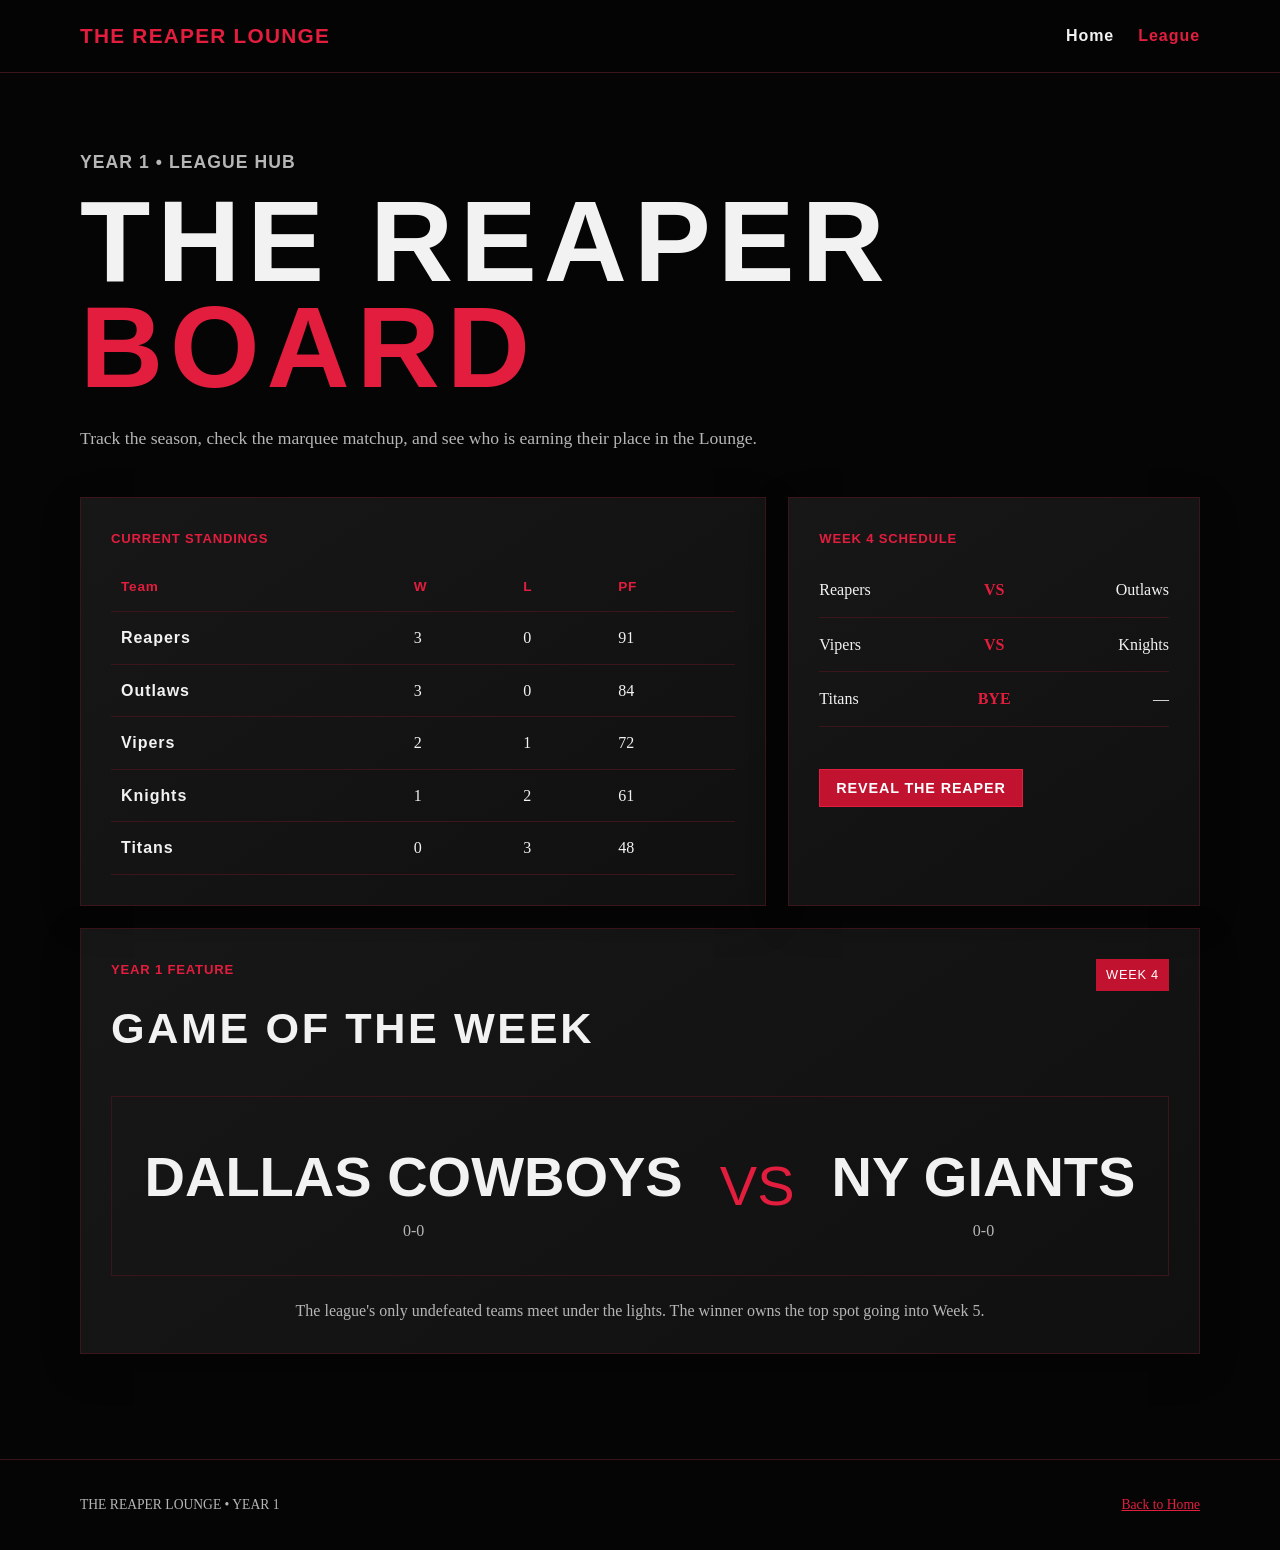
==== league.html @ 2ec8118e "Update league.html" ====
<!doctype html>
<html lang="en">
<head>
  <meta charset="utf-8">
  <meta name="viewport" content="width=device-width, initial-scale=1">
  <meta name="description" content="The Reaper Lounge Year 1 league hub.">
  <title>The Reaper Lounge | League Hub</title>
  <link rel="stylesheet" href="styles.css">
</head>

<body>

  <header class="site-header">
    <div class="container nav-wrap">

      <a class="brand" href="index.html">
        THE REAPER LOUNGE
      </a>

      <nav aria-label="Main navigation">
        <a href="index.html">Home</a>
        <a href="league.html" aria-current="page">League</a>
      </nav>

    </div>
  </header>

  <main class="container league-main">

    <section class="page-heading">

      <p class="eyebrow">
        YEAR 1 • LEAGUE HUB
      </p>

      <h1>
        THE REAPER <span>BOARD</span>
      </h1>

      <p>
        Track the season, check the marquee matchup,
        and see who is earning their place in the Lounge.
      </p>

    </section>

    <section class="board-grid">

      <article class="card">

        <div class="card-label">
          CURRENT STANDINGS
        </div>

        <div class="table-wrap">

          <table>

            <caption class="sr-only">
              Year 1 Madden League standings
            </caption>

            <thead>
              <tr>
                <th scope="col">Team</th>
                <th scope="col">W</th>
                <th scope="col">L</th>
                <th scope="col">PF</th>
              </tr>
            </thead>

            <tbody>

              <tr>
                <th scope="row">Reapers</th>
                <td>3</td>
                <td>0</td>
                <td>91</td>
              </tr>

              <tr>
                <th scope="row">Outlaws</th>
                <td>3</td>
                <td>0</td>
                <td>84</td>
              </tr>

              <tr>
                <th scope="row">Vipers</th>
                <td>2</td>
                <td>1</td>
                <td>72</td>
              </tr>

              <tr>
                <th scope="row">Knights</th>
                <td>1</td>
                <td>2</td>
                <td>61</td>
              </tr>

              <tr>
                <th scope="row">Titans</th>
                <td>0</td>
                <td>3</td>
                <td>48</td>
              </tr>

            </tbody>

          </table>

        </div>

      </article>

      <article class="card">

        <div class="card-label">
          WEEK 4 SCHEDULE
        </div>

        <ul class="schedule">

          <li>
            <span>Reapers</span>
            <b>VS</b>
            <span>Outlaws</span>
          </li>

          <li>
            <span>Vipers</span>
            <b>VS</b>
            <span>Knights</span>
          </li>

          <li>
            <span>Titans</span>
            <b>BYE</b>
            <span>—</span>
          </li>

        </ul>

        <button
          class="button button-small"
          id="revealButton"
          type="button"
          aria-expanded="false"
          aria-controls="leagueMessage"
        >
          REVEAL THE REAPER
        </button>

        <p
          id="leagueMessage"
          class="interactive-message"
          hidden
        >
          The Reaper is watching. Lock in your game plan
          and protect the ball.
        </p>

      </article>

    </section>

    <section class="card weekly">

      <div class="weekly-head">

        <div>

          <div class="card-label">
            YEAR 1 FEATURE
          </div>

          <h2>
            GAME OF THE WEEK
          </h2>

        </div>

        <span class="badge">
          WEEK 4
        </span>

      </div>

      <div class="big-matchup">

        <div>
          <strong>DALLAS COWBOYS</strong>
          <small>0-0</small>
        </div>

        <span>VS</span>

        <div>
          <strong>NY GIANTS</strong>
          <small>0-0</small>
        </div>

      </div>

      <p class="center-copy">
        The league's only undefeated teams meet under the lights.
        The winner owns the top spot going into Week 5.
      </p>

    </section>

  </main>

  <footer class="site-footer">

    <div class="container footer-wrap">

      <span>
        THE REAPER LOUNGE • YEAR 1
      </span>

      <a href="index.html">
        Back to Home
      </a>

    </div>

  </footer>

  <script src="script.js"></script>

</body>
</html>
---- styles.css ----
:root {
  --black: #050505;
  --panel: #101010;
  --panel-2: #171717;
  --crimson: #c1122f;
  --crimson-bright: #e21d3d;
  --text: #f2f2f2;
  --muted: #b6b6b6;
  --line: #3a151b;
  --max: 1120px;
}

* {
  box-sizing: border-box;
}

html {
  scroll-behavior: smooth;
}

body {
  margin: 0;
  background: var(--black);
  color: var(--text);
  font-family: Georgia, serif;
  line-height: 1.6;
}

h1,
h2,
nav,
.brand,
.button,
.card-label,
.eyebrow,
th,
.badge {
  font-family: Impact, "Arial Narrow", sans-serif;
  letter-spacing: .06em;
}

a {
  color: var(--text);
}

.container {
  width: min(92%, var(--max));
  margin-inline: auto;
}

/* HEADER */

.site-header {
  border-bottom: 1px solid var(--line);
  background: rgba(5, 5, 5, .96);
  position: sticky;
  top: 0;
  z-index: 10;
}

.nav-wrap {
  min-height: 72px;
  display: flex;
  align-items: center;
  justify-content: space-between;
  gap: 24px;
}

.brand {
  color: var(--crimson-bright);
  text-decoration: none;
  font-size: 1.3rem;
  font-weight: 700;
}

nav {
  display: flex;
  gap: 24px;
}

nav a {
  text-decoration: none;
  font-weight: 600;
}

nav a:hover,
nav a[aria-current="page"] {
  color: var(--crimson-bright);
}

/* HERO */

.hero {
  min-height: 620px;
  display: grid;
  align-items: center;

  background:
    radial-gradient(
      circle at 75% 35%,
      rgba(193, 18, 47, .22),
      transparent 30%
    ),
    linear-gradient(
      135deg,
      #050505 0%,
      #0b0b0b 55%,
      #16070a 100%
    );

  border-bottom: 1px solid var(--line);
}

.hero-content {
  padding: 80px 0;
}

.eyebrow {
  color: var(--crimson-bright);
  font-size: .9rem;
  font-weight: 700;
  margin: 0 0 12px;
}

.hero h1,
.page-heading h1 {
  font-size: clamp(3.2rem, 9vw, 7.5rem);
  line-height: .92;
  margin: 0 0 24px;
}

.hero h1 span,
.page-heading h1 span {
  color: var(--crimson-bright);
}

.hero-copy,
.page-heading p {
  max-width: 680px;
  color: var(--muted);
  font-size: 1.1rem;
}

/* BUTTON */

.button {
  display: inline-block;
  margin-top: 20px;
  padding: 13px 22px;
  background: var(--crimson);
  color: white;
  border: 1px solid var(--crimson-bright);
  text-decoration: none;
  font-weight: 700;
  cursor: pointer;
}

.button:hover,
.button:focus {
  background: var(--crimson-bright);
}

.button-small {
  font-size: .9rem;
  padding: 10px 16px;
}

/* CARDS */

.feature-grid {
  display: grid;
  grid-template-columns: repeat(2, 1fr);
  gap: 22px;
  padding-block: 70px;
}

.card {
  background: linear-gradient(
    145deg,
    var(--panel-2),
    var(--panel)
  );

  border: 1px solid var(--line);
  padding: 30px;

  box-shadow:
    0 12px 35px rgba(0, 0, 0, .25);
}

.card-label {
  color: var(--crimson-bright);
  font-size: .82rem;
  font-weight: 700;
  margin-bottom: 14px;
}

.card h2 {
  font-size: clamp(1.7rem, 4vw, 2.7rem);
  margin: 0 0 8px;
}

.matchup {
  color: var(--crimson-bright);
  font-weight: 700;
}

.scoreline,
.big-matchup {
  margin-top: 25px;
  padding: 18px;
  border: 1px solid var(--line);

  display: flex;
  justify-content: space-around;
  align-items: center;
  gap: 12px;

  font-family: Impact, sans-serif;
}

.scoreline span,
.big-matchup > span {
  color: var(--crimson-bright);
}

.player-mark {
  display: inline-grid;
  place-items: center;

  width: 68px;
  height: 68px;

  border: 2px solid var(--crimson);
  color: var(--crimson-bright);

  font: 700 .85rem Impact, sans-serif;

  margin-bottom: 16px;
}

/* CODE */

.manifesto {
  padding: 20px 0 80px;

  display: grid;
  grid-template-columns: 1fr 1fr;

  gap: 50px;
}

.manifesto h2 {
  font-size: clamp(2rem, 5vw, 4rem);
  margin: 0;
}

.manifesto ul {
  margin: 0;
  padding-left: 22px;
  color: var(--muted);
}

.manifesto li {
  margin-bottom: 12px;
}

/* LEAGUE */

.league-main {
  padding-block: 75px;
}

.page-heading {
  margin-bottom: 45px;
}

.board-grid {
  display: grid;
  grid-template-columns: 1.25fr .75fr;
  gap: 22px;
}

/* TABLE */

.table-wrap {
  overflow-x: auto;
}

table {
  width: 100%;
  border-collapse: collapse;
}

th,
td {
  padding: 13px 10px;
  border-bottom: 1px solid var(--line);
  text-align: left;
}

thead th {
  color: var(--crimson-bright);
  font-size: .85rem;
}

/* SCHEDULE */

.schedule {
  list-style: none;
  padding: 0;
  margin: 0 0 22px;
}

.schedule li {
  display: grid;
  grid-template-columns: 1fr auto 1fr;
  gap: 12px;
  padding: 14px 0;
  border-bottom: 1px solid var(--line);
}

.schedule li span:last-child {
  text-align: right;
}

.schedule b {
  color: var(--crimson-bright);
}

.interactive-message {
  color: var(--crimson-bright);
  font-weight: 700;
}

/* GAME OF WEEK */

.weekly {
  margin-top: 22px;
}

.weekly-head {
  display: flex;
  justify-content: space-between;
  gap: 20px;
  align-items: start;
}

.badge {
  color: white;
  background: var(--crimson);
  padding: 6px 10px;
  font-size: .8rem;
}

.big-matchup {
  font-size: clamp(1.8rem, 5vw, 3.5rem);
  padding: 35px 20px;
}

.big-matchup div {
  text-align: center;
}

.big-matchup small {
  display: block;
  color: var(--muted);
  font: 400 1rem Georgia, serif;
}

.center-copy {
  text-align: center;
  color: var(--muted);
  max-width: 700px;
  margin: 22px auto 0;
}

/* FOOTER */

.site-footer {
  border-top: 1px solid var(--line);
  margin-top: 30px;
}

.footer-wrap {
  min-height: 90px;

  display: flex;
  justify-content: space-between;
  align-items: center;

  gap: 20px;

  color: var(--muted);
  font-size: .85rem;
}

.footer-wrap a {
  color: var(--crimson-bright);
}

/* ACCESSIBILITY */

.sr-only {
  position: absolute;
  width: 1px;
  height: 1px;
  padding: 0;
  margin: -1px;

  overflow: hidden;
  clip: rect(0, 0, 0, 0);

  white-space: nowrap;
  border: 0;
}

/* MOBILE */

@media (max-width: 720px) {

  .nav-wrap {
    min-height: 64px;
  }

  nav {
    gap: 14px;
  }

  nav a {
    font-size: .9rem;
  }

  .hero {
    min-height: 560px;
  }

  .feature-grid,
  .board-grid,
  .manifesto {
    grid-template-columns: 1fr;
  }

  .feature-grid {
    padding-block: 45px;
  }

  .card {
    padding: 22px;
  }

  .league-main {
    padding-block: 50px;
  }

  .footer-wrap {
    padding-block: 20px;
    flex-direction: column;
    align-items: flex-start;
  }

  .big-matchup {
    flex-direction: column;
  }
}
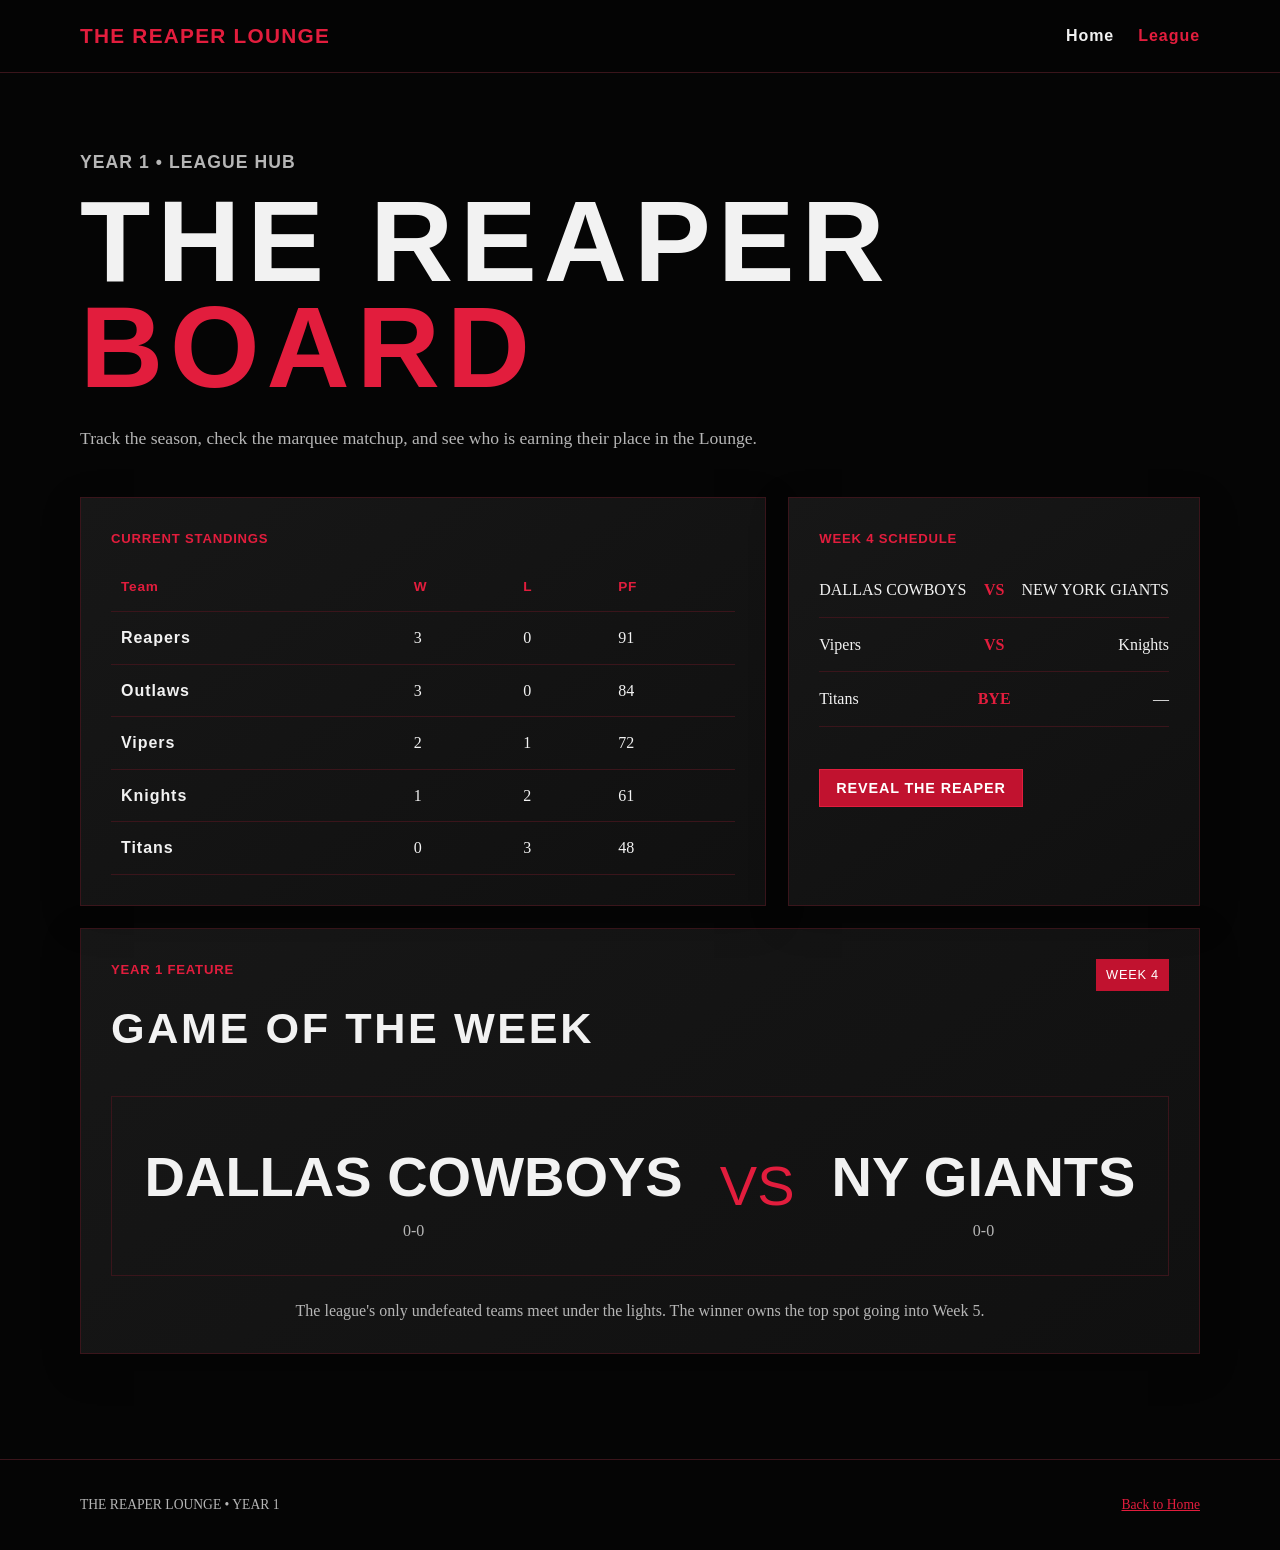
==== commit f3deec9b: "Update league.html" ====
--- a/league.html
+++ b/league.html
@@ -123,9 +123,9 @@
         <ul class="schedule">
 
           <li>
-            <span>Reapers</span>
+            <span>DALLAS COWBOYS</span>
             <b>VS</b>
-            <span>Outlaws</span>
+            <span>NEW YORK GIANTS</span>
           </li>
 
           <li>
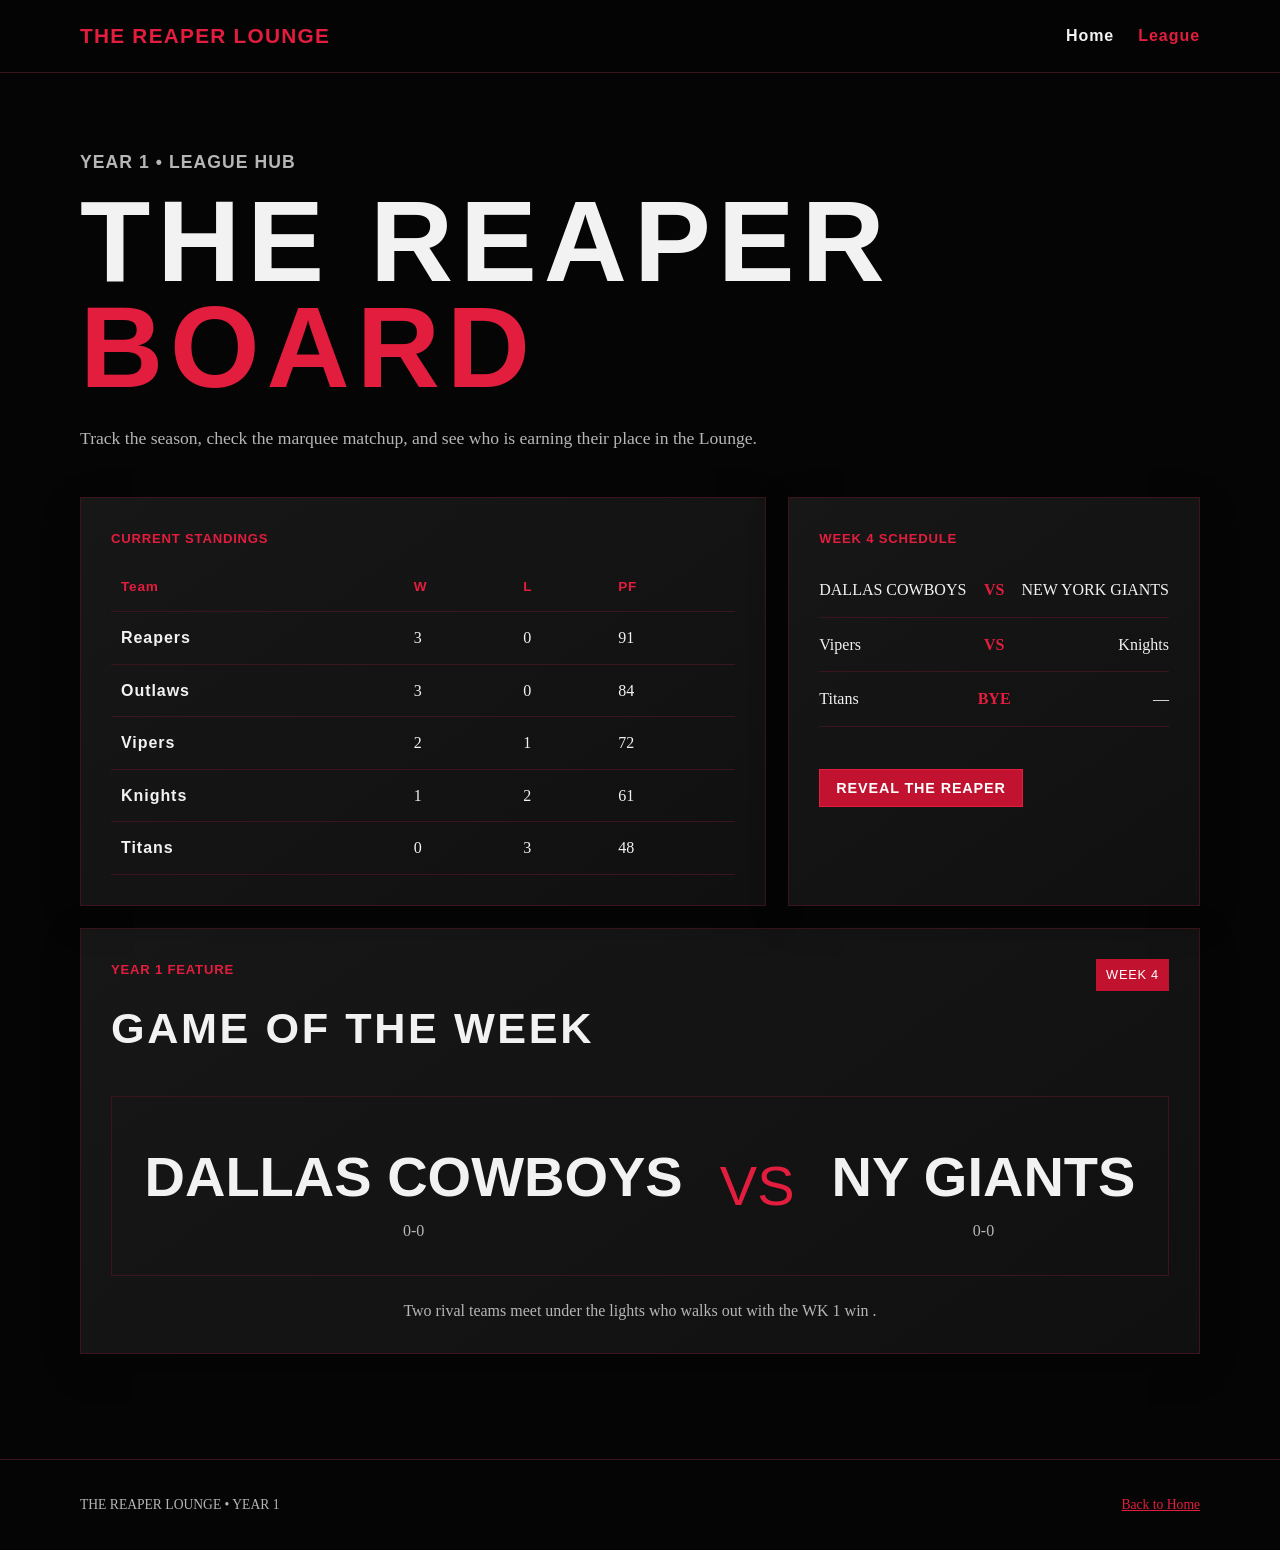
==== commit 742547d3: "Update league.html" ====
--- a/league.html
+++ b/league.html
@@ -204,8 +204,8 @@
       </div>
 
       <p class="center-copy">
-        The league's only undefeated teams meet under the lights.
-        The winner owns the top spot going into Week 5.
+        Two rival teams meet under the lights who walks out with the WK 1 win .
+        
       </p>
 
     </section>
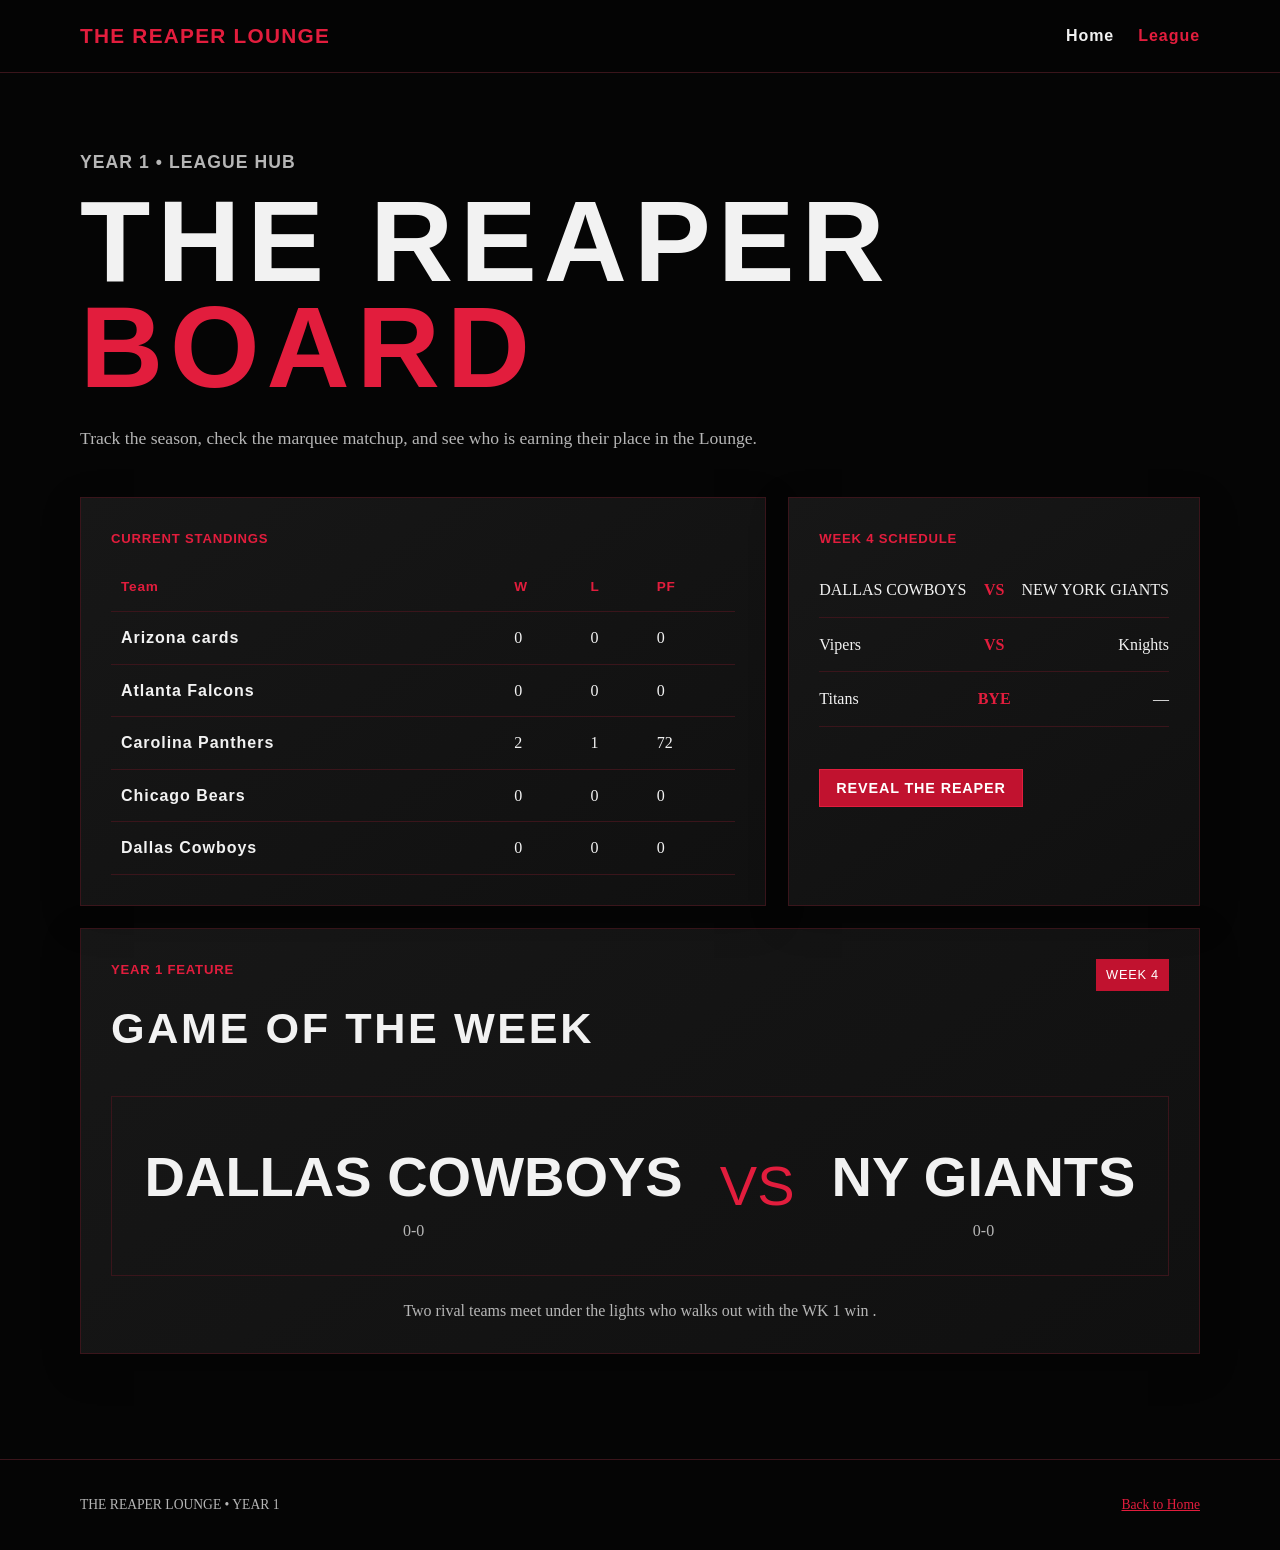
==== commit ece7b3a0: "Update league.html" ====
--- a/league.html
+++ b/league.html
@@ -72,38 +72,38 @@
             <tbody>
 
               <tr>
-                <th scope="row">Reapers</th>
-                <td>3</td>
-                <td>0</td>
-                <td>91</td>
-              </tr>
-
-              <tr>
-                <th scope="row">Outlaws</th>
-                <td>3</td>
-                <td>0</td>
-                <td>84</td>
-              </tr>
-
-              <tr>
-                <th scope="row">Vipers</th>
+                <th scope="row">Arizona cards</th>
+                <td>0</td>
+                <td>0</td>
+                <td>0</td>
+              </tr>
+
+              <tr>
+                <th scope="row">Atlanta Falcons</th>
+                <td>0</td>
+                <td>0</td>
+                <td>0</td>
+              </tr>
+
+              <tr>
+                <th scope="row">Carolina Panthers</th>
                 <td>2</td>
                 <td>1</td>
                 <td>72</td>
               </tr>
 
               <tr>
-                <th scope="row">Knights</th>
-                <td>1</td>
-                <td>2</td>
-                <td>61</td>
-              </tr>
-
-              <tr>
-                <th scope="row">Titans</th>
-                <td>0</td>
-                <td>3</td>
-                <td>48</td>
+                <th scope="row">Chicago Bears</th>
+                <td>0</td>
+                <td>0</td>
+                <td>0</td>
+              </tr>
+
+              <tr>
+                <th scope="row">Dallas Cowboys</th>
+                <td>0</td>
+                <td>0</td>
+                <td>0</td>
               </tr>
 
             </tbody>
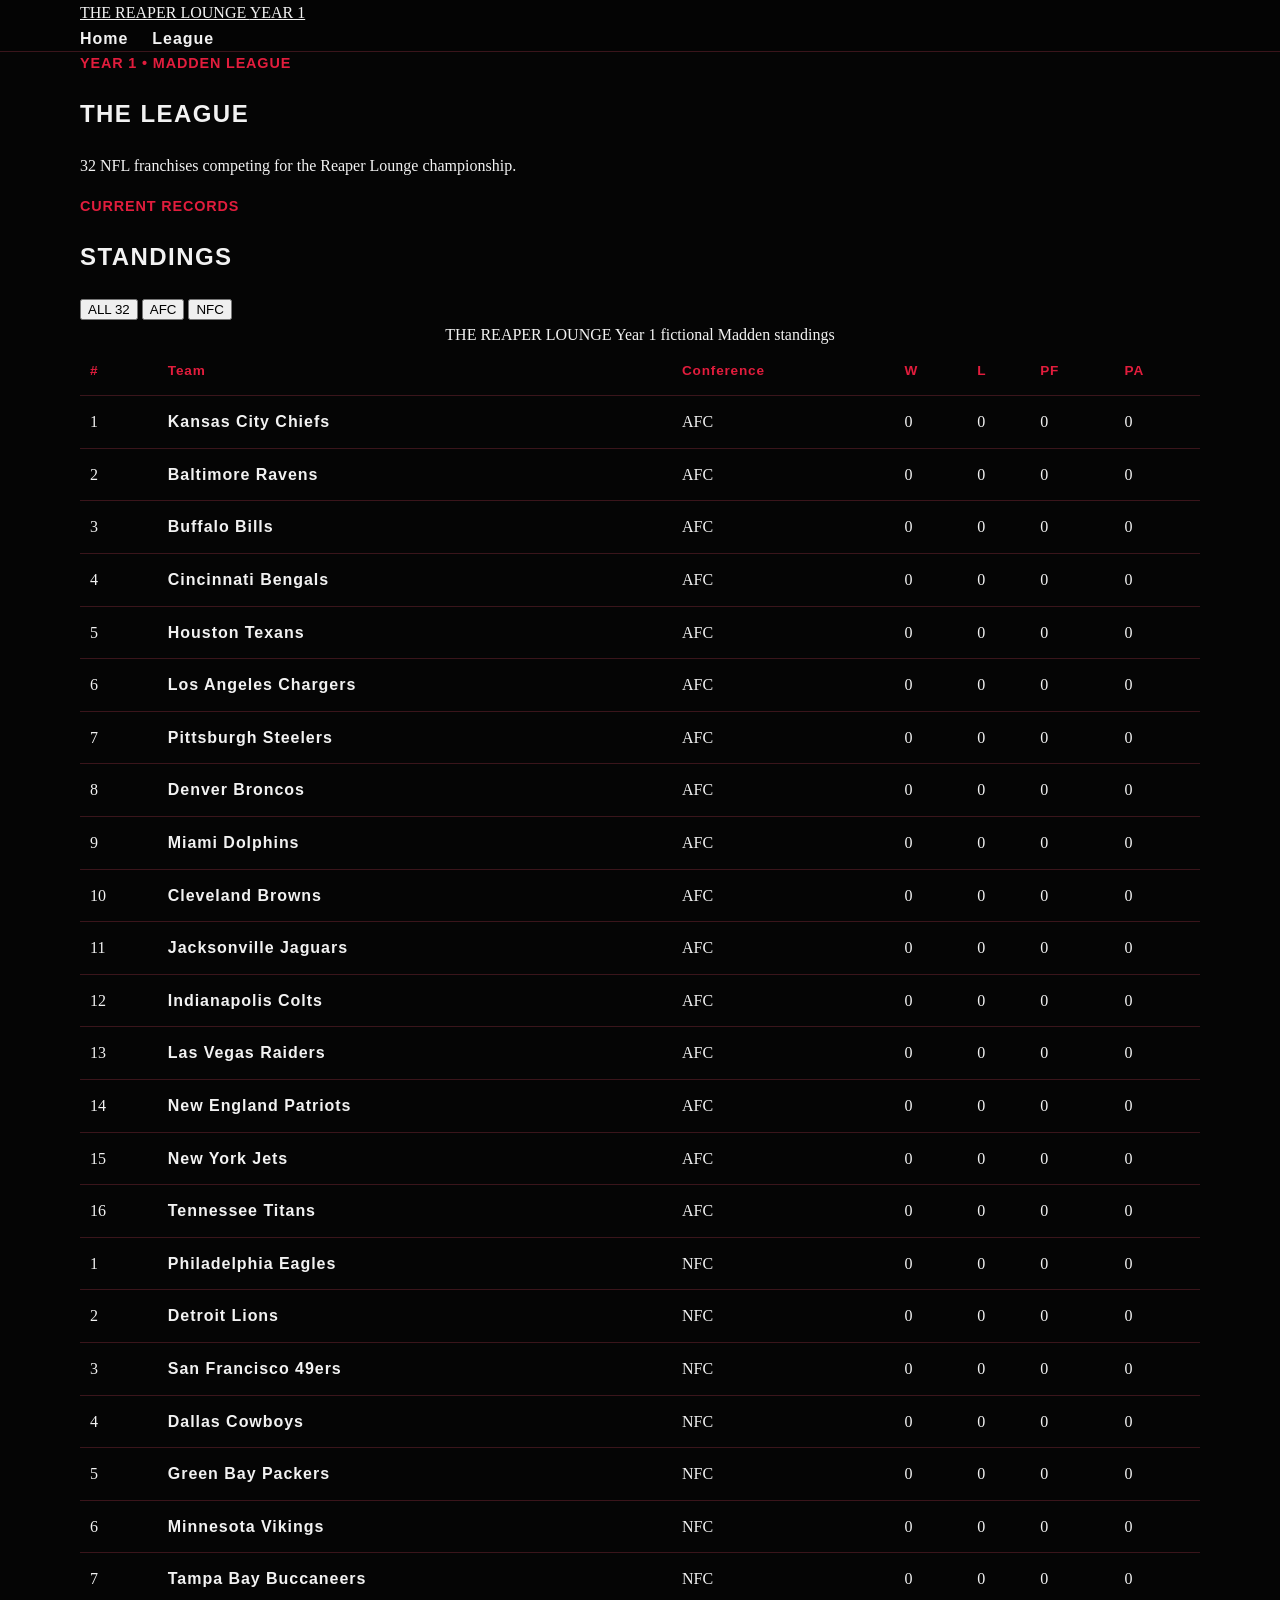
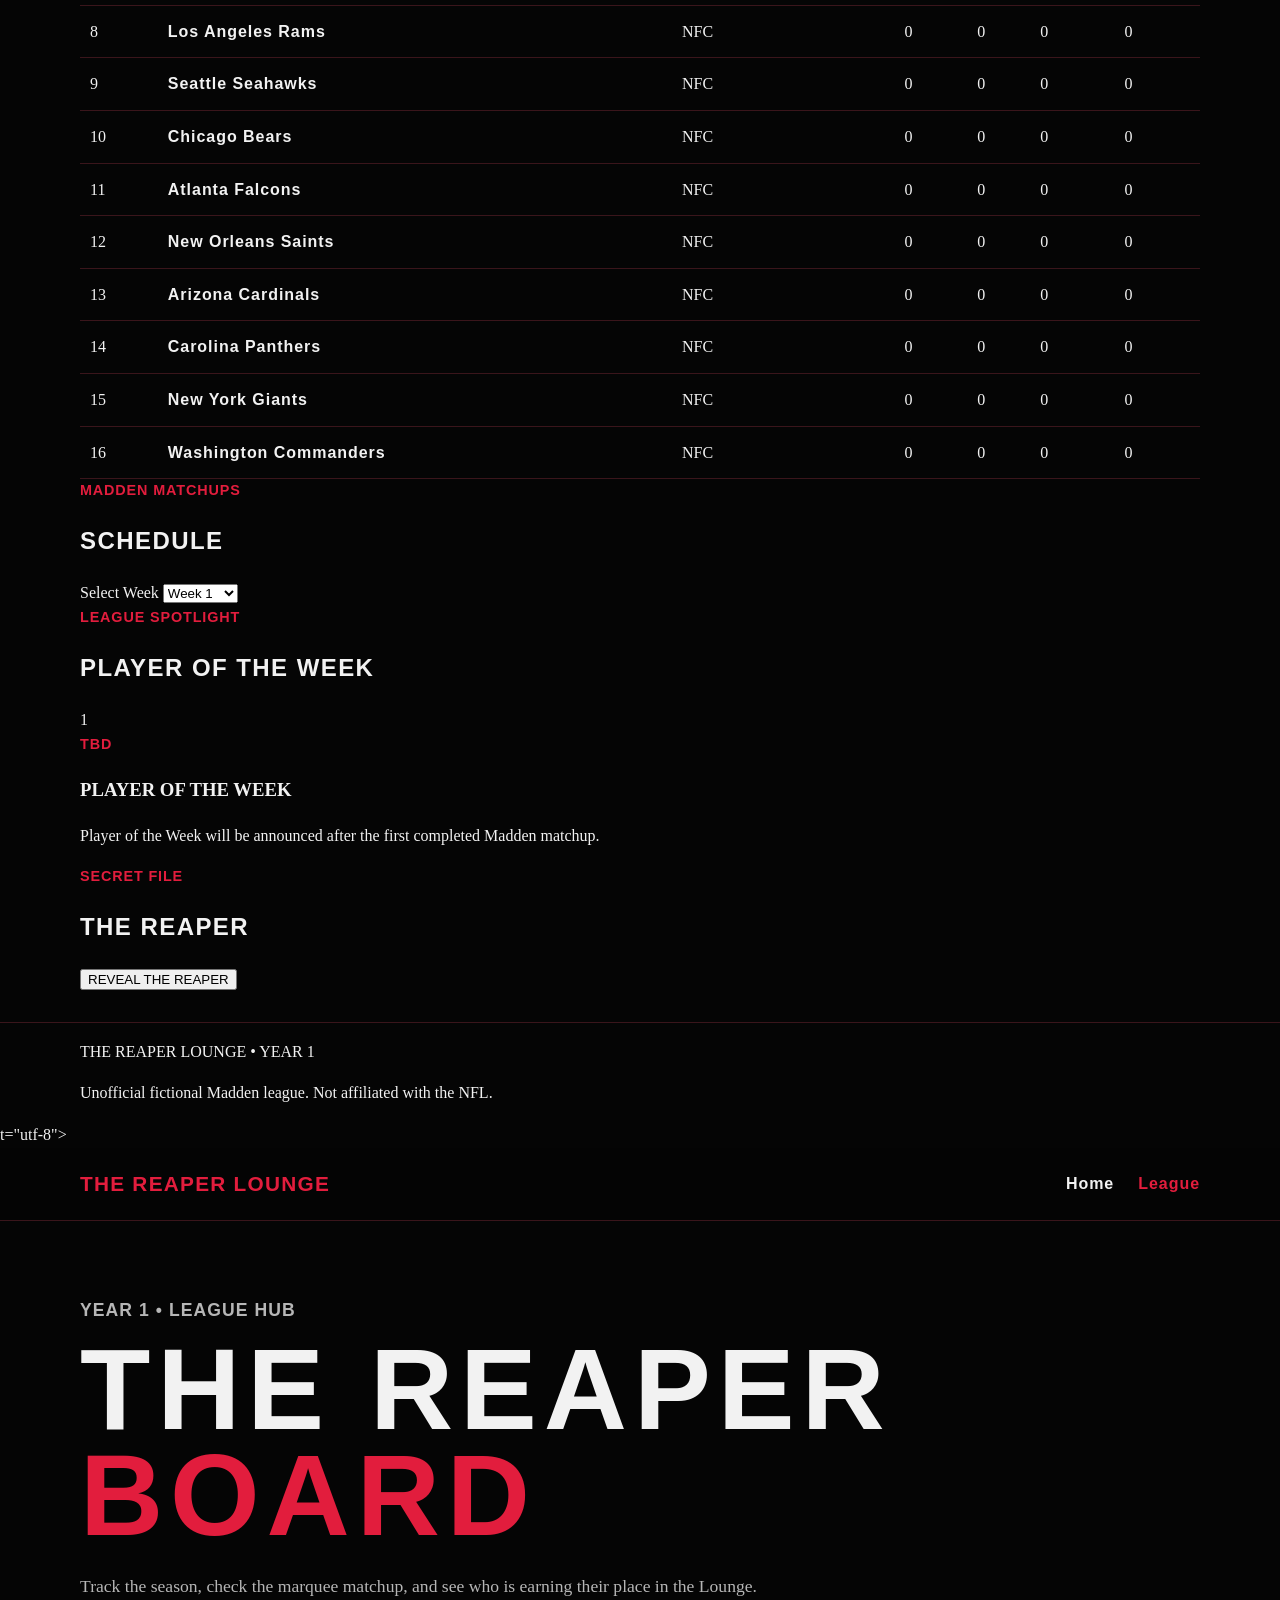
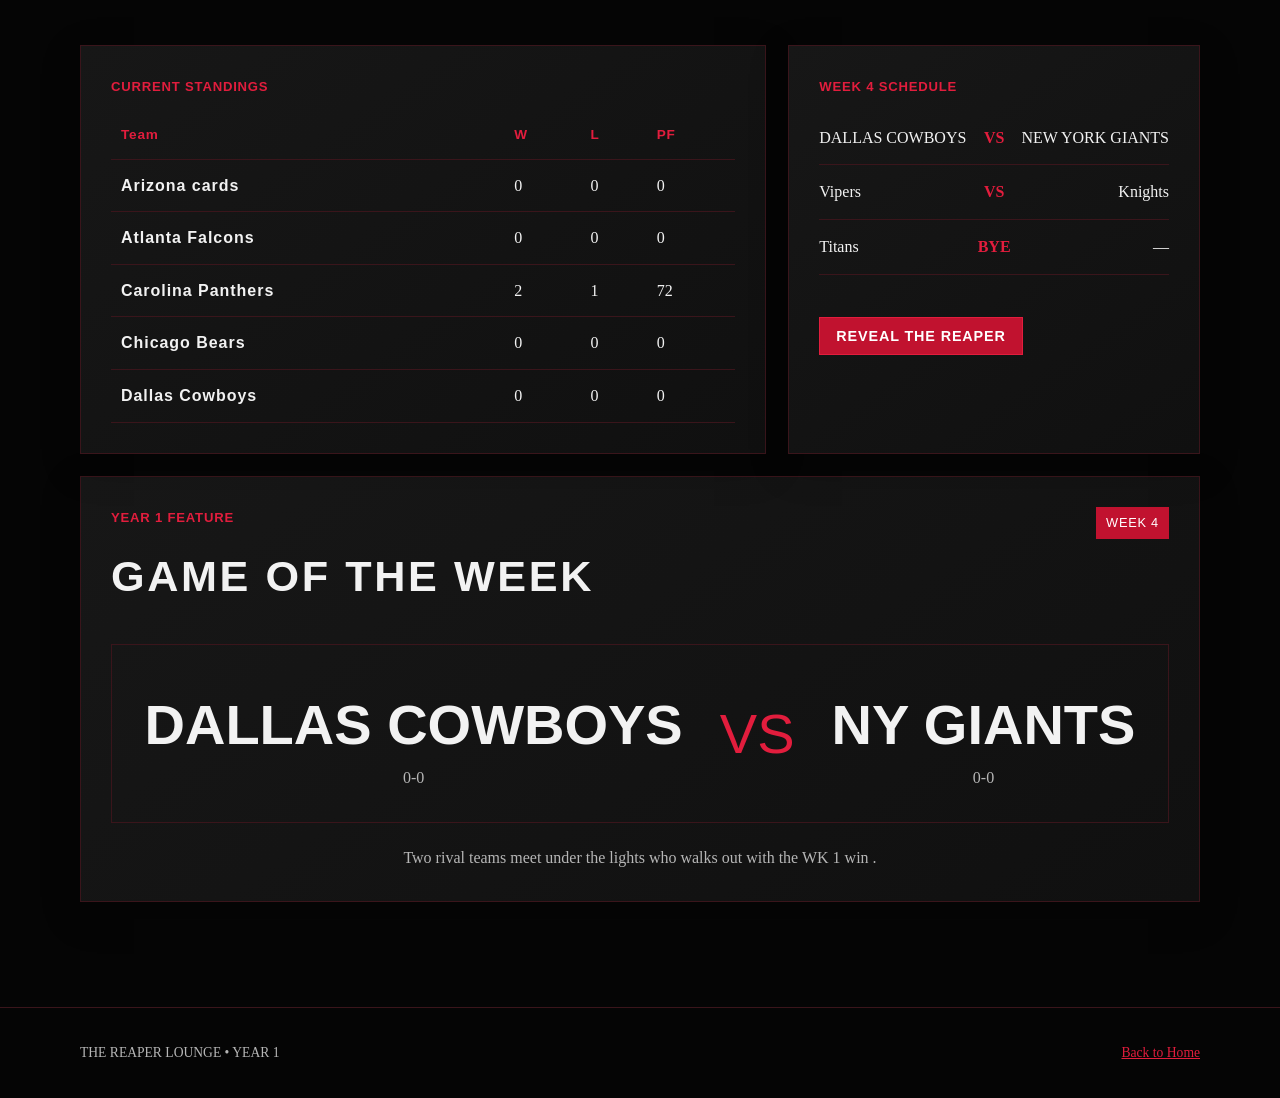
==== commit 4bd5557d: "Update league.html" ====
--- a/league.html
+++ b/league.html
@@ -1,7 +1,582 @@
-<!doctype html>
+<!DOCTYPE html>
 <html lang="en">
 <head>
-  <meta charset="utf-8">
+    <meta charset="UTF-8">
+    <meta name="viewport" content="width=device-width, initial-scale=1.0">
+
+    <meta
+        name="description"
+        content="THE REAPER LOUNGE Year 1 Madden League standings and schedule."
+    >
+
+    <title>League | THE REAPER LOUNGE</title>
+
+    <link rel="stylesheet" href="styles.css">
+</head>
+
+<body>
+
+<header class="site-header">
+    <div class="container nav-container">
+
+        <a href="index.html" class="logo" aria-label="The Reaper Lounge home">
+            THE REAPER LOUNGE
+            <span>YEAR 1</span>
+        </a>
+
+        <nav aria-label="Main navigation">
+            <a href="index.html">Home</a>
+            <a href="league.html" class="active">League</a>
+        </nav>
+
+    </div>
+</header>
+
+
+<main>
+
+<section class="page-hero">
+    <div class="container">
+
+        <p class="eyebrow">YEAR 1 • MADDEN LEAGUE</p>
+
+        <h1>THE LEAGUE</h1>
+
+        <p>
+            32 NFL franchises competing for the Reaper Lounge championship.
+        </p>
+
+    </div>
+</section>
+
+
+<section class="section">
+    <div class="container">
+
+        <div class="section-heading">
+            <p class="eyebrow">CURRENT RECORDS</p>
+            <h2>STANDINGS</h2>
+        </div>
+
+
+        <div class="conference-buttons" aria-label="Standings filters">
+
+            <button
+                class="filter-button active"
+                type="button"
+                data-conference="all"
+            >
+                ALL 32
+            </button>
+
+            <button
+                class="filter-button"
+                type="button"
+                data-conference="AFC"
+            >
+                AFC
+            </button>
+
+            <button
+                class="filter-button"
+                type="button"
+                data-conference="NFC"
+            >
+                NFC
+            </button>
+
+        </div>
+
+
+        <div class="table-wrapper">
+
+            <table id="standingsTable">
+
+                <caption>
+                    THE REAPER LOUNGE Year 1 fictional Madden standings
+                </caption>
+
+                <thead>
+                    <tr>
+                        <th scope="col">#</th>
+                        <th scope="col">Team</th>
+                        <th scope="col">Conference</th>
+                        <th scope="col">W</th>
+                        <th scope="col">L</th>
+                        <th scope="col">PF</th>
+                        <th scope="col">PA</th>
+                    </tr>
+                </thead>
+
+                <tbody>
+
+                    <tr data-conference="AFC">
+                        <td>1</td>
+                        <th scope="row">Kansas City Chiefs</th>
+                        <td>AFC</td>
+                        <td>0</td>
+                        <td>0</td>
+                        <td>0</td>
+                        <td>0</td>
+                    </tr>
+
+                    <tr data-conference="AFC">
+                        <td>2</td>
+                        <th scope="row">Baltimore Ravens</th>
+                        <td>AFC</td>
+                        <td>0</td>
+                        <td>0</td>
+                        <td>0</td>
+                        <td>0</td>
+                    </tr>
+
+                    <tr data-conference="AFC">
+                        <td>3</td>
+                        <th scope="row">Buffalo Bills</th>
+                        <td>AFC</td>
+                        <td>0</td>
+                        <td>0</td>
+                        <td>0</td>
+                        <td>0</td>
+                    </tr>
+
+                    <tr data-conference="AFC">
+                        <td>4</td>
+                        <th scope="row">Cincinnati Bengals</th>
+                        <td>AFC</td>
+                        <td>0</td>
+                        <td>0</td>
+                        <td>0</td>
+                        <td>0</td>
+                    </tr>
+
+                    <tr data-conference="AFC">
+                        <td>5</td>
+                        <th scope="row">Houston Texans</th>
+                        <td>AFC</td>
+                        <td>0</td>
+                        <td>0</td>
+                        <td>0</td>
+                        <td>0</td>
+                    </tr>
+
+                    <tr data-conference="AFC">
+                        <td>6</td>
+                        <th scope="row">Los Angeles Chargers</th>
+                        <td>AFC</td>
+                        <td>0</td>
+                        <td>0</td>
+                        <td>0</td>
+                        <td>0</td>
+                    </tr>
+
+                    <tr data-conference="AFC">
+                        <td>7</td>
+                        <th scope="row">Pittsburgh Steelers</th>
+                        <td>AFC</td>
+                        <td>0</td>
+                        <td>0</td>
+                        <td>0</td>
+                        <td>0</td>
+                    </tr>
+
+                    <tr data-conference="AFC">
+                        <td>8</td>
+                        <th scope="row">Denver Broncos</th>
+                        <td>AFC</td>
+                        <td>0</td>
+                        <td>0</td>
+                        <td>0</td>
+                        <td>0</td>
+                    </tr>
+
+                    <tr data-conference="AFC">
+                        <td>9</td>
+                        <th scope="row">Miami Dolphins</th>
+                        <td>AFC</td>
+                        <td>0</td>
+                        <td>0</td>
+                        <td>0</td>
+                        <td>0</td>
+                    </tr>
+
+                    <tr data-conference="AFC">
+                        <td>10</td>
+                        <th scope="row">Cleveland Browns</th>
+                        <td>AFC</td>
+                        <td>0</td>
+                        <td>0</td>
+                        <td>0</td>
+                        <td>0</td>
+                    </tr>
+
+                    <tr data-conference="AFC">
+                        <td>11</td>
+                        <th scope="row">Jacksonville Jaguars</th>
+                        <td>AFC</td>
+                        <td>0</td>
+                        <td>0</td>
+                        <td>0</td>
+                        <td>0</td>
+                    </tr>
+
+                    <tr data-conference="AFC">
+                        <td>12</td>
+                        <th scope="row">Indianapolis Colts</th>
+                        <td>AFC</td>
+                        <td>0</td>
+                        <td>0</td>
+                        <td>0</td>
+                        <td>0</td>
+                    </tr>
+
+                    <tr data-conference="AFC">
+                        <td>13</td>
+                        <th scope="row">Las Vegas Raiders</th>
+                        <td>AFC</td>
+                        <td>0</td>
+                        <td>0</td>
+                        <td>0</td>
+                        <td>0</td>
+                    </tr>
+
+                    <tr data-conference="AFC">
+                        <td>14</td>
+                        <th scope="row">New England Patriots</th>
+                        <td>AFC</td>
+                        <td>0</td>
+                        <td>0</td>
+                        <td>0</td>
+                        <td>0</td>
+                    </tr>
+
+                    <tr data-conference="AFC">
+                        <td>15</td>
+                        <th scope="row">New York Jets</th>
+                        <td>AFC</td>
+                        <td>0</td>
+                        <td>0</td>
+                        <td>0</td>
+                        <td>0</td>
+                    </tr>
+
+                    <tr data-conference="AFC">
+                        <td>16</td>
+                        <th scope="row">Tennessee Titans</th>
+                        <td>AFC</td>
+                        <td>0</td>
+                        <td>0</td>
+                        <td>0</td>
+                        <td>0</td>
+                    </tr>
+
+
+                    <tr data-conference="NFC">
+                        <td>1</td>
+                        <th scope="row">Philadelphia Eagles</th>
+                        <td>NFC</td>
+                        <td>0</td>
+                        <td>0</td>
+                        <td>0</td>
+                        <td>0</td>
+                    </tr>
+
+                    <tr data-conference="NFC">
+                        <td>2</td>
+                        <th scope="row">Detroit Lions</th>
+                        <td>NFC</td>
+                        <td>0</td>
+                        <td>0</td>
+                        <td>0</td>
+                        <td>0</td>
+                    </tr>
+
+                    <tr data-conference="NFC">
+                        <td>3</td>
+                        <th scope="row">San Francisco 49ers</th>
+                        <td>NFC</td>
+                        <td>0</td>
+                        <td>0</td>
+                        <td>0</td>
+                        <td>0</td>
+                    </tr>
+
+                    <tr data-conference="NFC">
+                        <td>4</td>
+                        <th scope="row">Dallas Cowboys</th>
+                        <td>NFC</td>
+                        <td>0</td>
+                        <td>0</td>
+                        <td>0</td>
+                        <td>0</td>
+                    </tr>
+
+                    <tr data-conference="NFC">
+                        <td>5</td>
+                        <th scope="row">Green Bay Packers</th>
+                        <td>NFC</td>
+                        <td>0</td>
+                        <td>0</td>
+                        <td>0</td>
+                        <td>0</td>
+                    </tr>
+
+                    <tr data-conference="NFC">
+                        <td>6</td>
+                        <th scope="row">Minnesota Vikings</th>
+                        <td>NFC</td>
+                        <td>0</td>
+                        <td>0</td>
+                        <td>0</td>
+                        <td>0</td>
+                    </tr>
+
+                    <tr data-conference="NFC">
+                        <td>7</td>
+                        <th scope="row">Tampa Bay Buccaneers</th>
+                        <td>NFC</td>
+                        <td>0</td>
+                        <td>0</td>
+                        <td>0</td>
+                        <td>0</td>
+                    </tr>
+
+                    <tr data-conference="NFC">
+                        <td>8</td>
+                        <th scope="row">Los Angeles Rams</th>
+                        <td>NFC</td>
+                        <td>0</td>
+                        <td>0</td>
+                        <td>0</td>
+                        <td>0</td>
+                    </tr>
+
+                    <tr data-conference="NFC">
+                        <td>9</td>
+                        <th scope="row">Seattle Seahawks</th>
+                        <td>NFC</td>
+                        <td>0</td>
+                        <td>0</td>
+                        <td>0</td>
+                        <td>0</td>
+                    </tr>
+
+                    <tr data-conference="NFC">
+                        <td>10</td>
+                        <th scope="row">Chicago Bears</th>
+                        <td>NFC</td>
+                        <td>0</td>
+                        <td>0</td>
+                        <td>0</td>
+                        <td>0</td>
+                    </tr>
+
+                    <tr data-conference="NFC">
+                        <td>11</td>
+                        <th scope="row">Atlanta Falcons</th>
+                        <td>NFC</td>
+                        <td>0</td>
+                        <td>0</td>
+                        <td>0</td>
+                        <td>0</td>
+                    </tr>
+
+                    <tr data-conference="NFC">
+                        <td>12</td>
+                        <th scope="row">New Orleans Saints</th>
+                        <td>NFC</td>
+                        <td>0</td>
+                        <td>0</td>
+                        <td>0</td>
+                        <td>0</td>
+                    </tr>
+
+                    <tr data-conference="NFC">
+                        <td>13</td>
+                        <th scope="row">Arizona Cardinals</th>
+                        <td>NFC</td>
+                        <td>0</td>
+                        <td>0</td>
+                        <td>0</td>
+                        <td>0</td>
+                    </tr>
+
+                    <tr data-conference="NFC">
+                        <td>14</td>
+                        <th scope="row">Carolina Panthers</th>
+                        <td>NFC</td>
+                        <td>0</td>
+                        <td>0</td>
+                        <td>0</td>
+                        <td>0</td>
+                    </tr>
+
+                    <tr data-conference="NFC">
+                        <td>15</td>
+                        <th scope="row">New York Giants</th>
+                        <td>NFC</td>
+                        <td>0</td>
+                        <td>0</td>
+                        <td>0</td>
+                        <td>0</td>
+                    </tr>
+
+                    <tr data-conference="NFC">
+                        <td>16</td>
+                        <th scope="row">Washington Commanders</th>
+                        <td>NFC</td>
+                        <td>0</td>
+                        <td>0</td>
+                        <td>0</td>
+                        <td>0</td>
+                    </tr>
+
+                </tbody>
+
+            </table>
+
+        </div>
+
+    </div>
+</section>
+
+
+<section class="section dark-section">
+    <div class="container">
+
+        <div class="section-heading">
+            <p class="eyebrow">MADDEN MATCHUPS</p>
+            <h2>SCHEDULE</h2>
+        </div>
+
+
+        <div class="schedule-controls">
+
+            <label for="weekSelect">
+                Select Week
+            </label>
+
+            <select id="weekSelect">
+                <option value="1">Week 1</option>
+                <option value="2">Week 2</option>
+                <option value="3">Week 3</option>
+                <option value="4">Week 4</option>
+                <option value="5">Week 5</option>
+                <option value="6">Week 6</option>
+                <option value="7">Week 7</option>
+                <option value="8">Week 8</option>
+                <option value="9">Week 9</option>
+                <option value="10">Week 10</option>
+                <option value="11">Week 11</option>
+                <option value="12">Week 12</option>
+                <option value="13">Week 13</option>
+                <option value="14">Week 14</option>
+                <option value="15">Week 15</option>
+                <option value="16">Week 16</option>
+                <option value="17">Week 17</option>
+                <option value="18">Week 18</option>
+            </select>
+
+        </div>
+
+
+        <div id="scheduleContainer" class="schedule-grid">
+
+            <!-- JavaScript fills this area -->
+
+        </div>
+
+    </div>
+</section>
+
+
+<section class="section">
+    <div class="container">
+
+        <div class="section-heading">
+            <p class="eyebrow">LEAGUE SPOTLIGHT</p>
+            <h2>PLAYER OF THE WEEK</h2>
+        </div>
+
+        <div class="player-card">
+
+            <div class="player-number">
+                1
+            </div>
+
+            <div>
+                <p class="eyebrow">TBD</p>
+
+                <h3>
+                    PLAYER OF THE WEEK
+                </h3>
+
+                <p>
+                    Player of the Week will be announced after
+                    the first completed Madden matchup.
+                </p>
+            </div>
+
+        </div>
+
+    </div>
+</section>
+
+
+<section class="section dark-section">
+    <div class="container reveal-box">
+
+        <p class="eyebrow">SECRET FILE</p>
+
+        <h2>THE REAPER</h2>
+
+        <button
+            id="revealButton"
+            class="btn btn-primary"
+            type="button"
+            aria-expanded="false"
+            aria-controls="leagueMessage"
+        >
+            REVEAL THE REAPER
+        </button>
+
+        <p
+            id="leagueMessage"
+            class="reveal-message"
+            hidden
+        >
+            The Reaper is watching every matchup.
+            Win your games. Protect your record.
+            There is nowhere to hide.
+        </p>
+
+    </div>
+</section>
+
+</main>
+
+
+<footer class="site-footer">
+    <div class="container">
+
+        <p>
+            THE REAPER LOUNGE
+            <span>•</span>
+            YEAR 1
+        </p>
+
+        <p class="footer-small">
+            Unofficial fictional Madden league. Not affiliated with the NFL.
+        </p>
+
+    </div>
+</footer>
+
+
+<script src="script.js"></script>
+
+</body>
+</html>t="utf-8">
   <meta name="viewport" content="width=device-width, initial-scale=1">
   <meta name="description" content="The Reaper Lounge Year 1 league hub.">
   <title>The Reaper Lounge | League Hub</title>
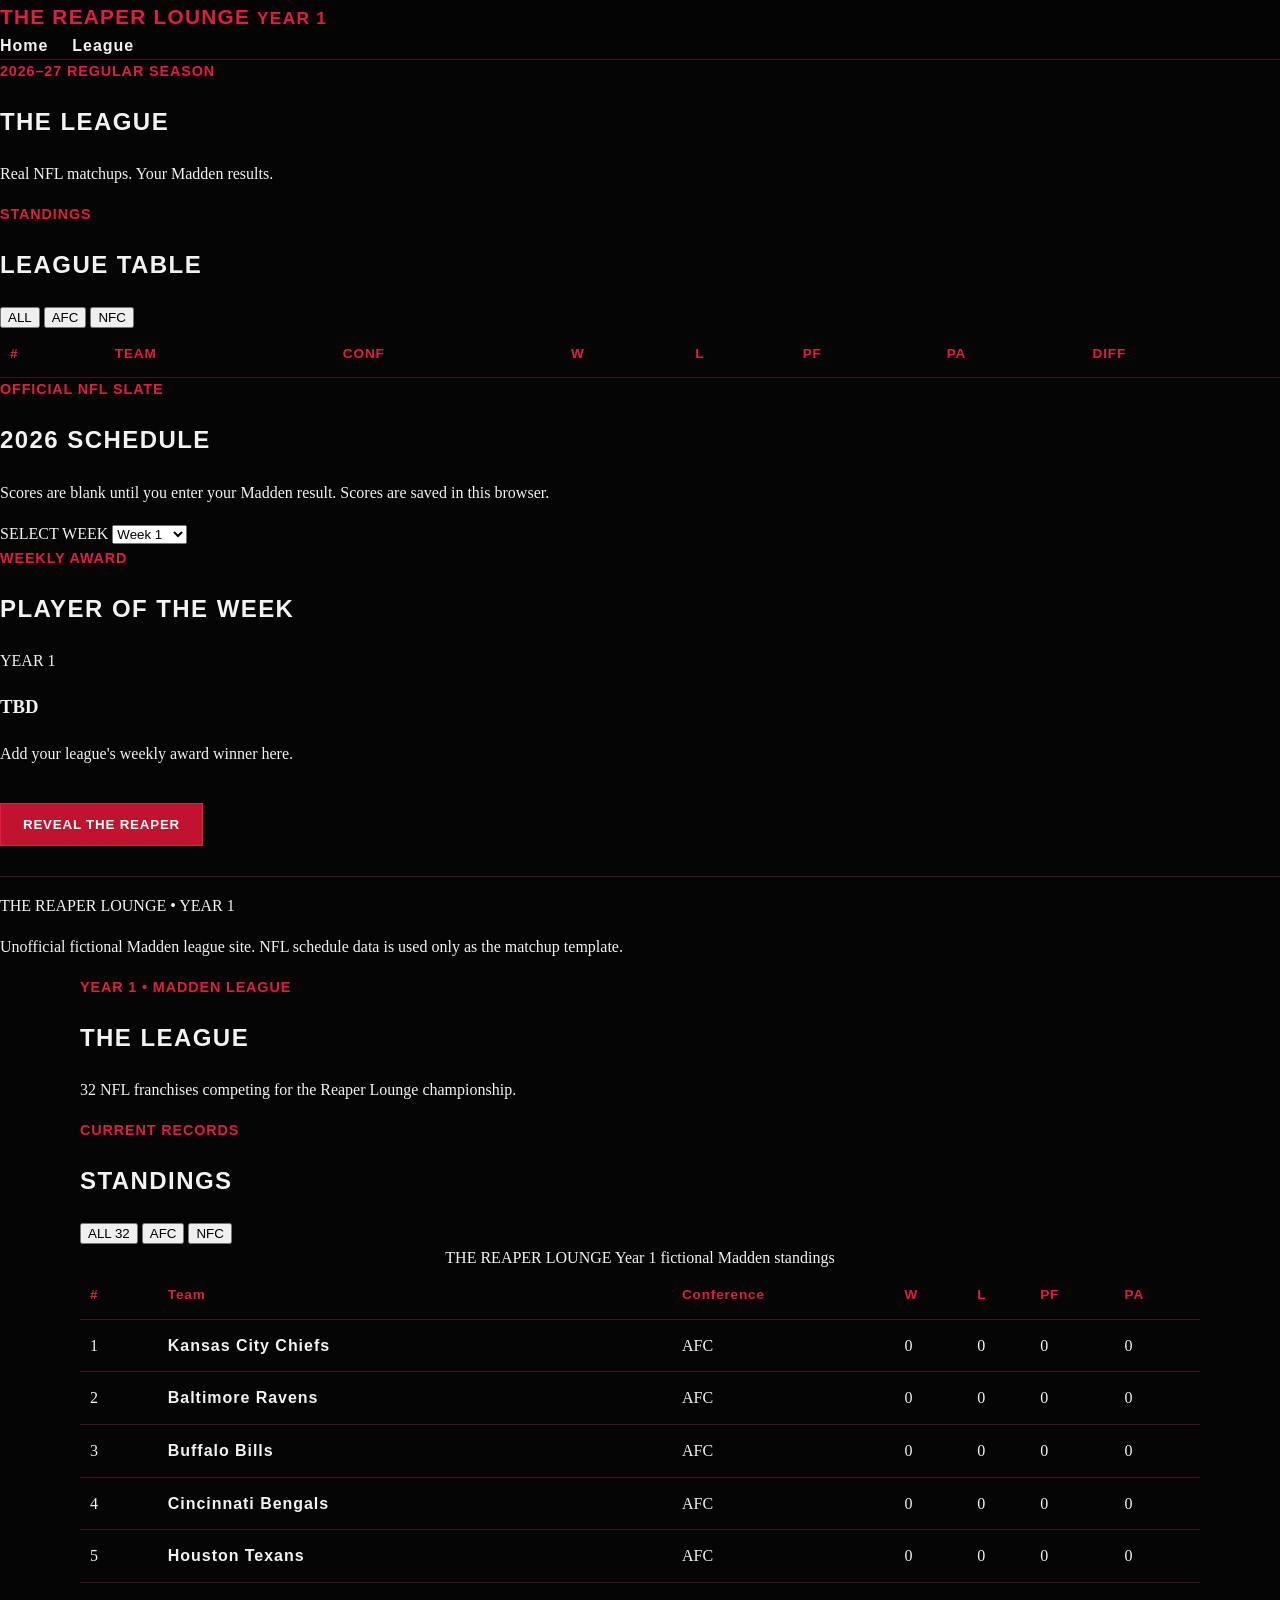
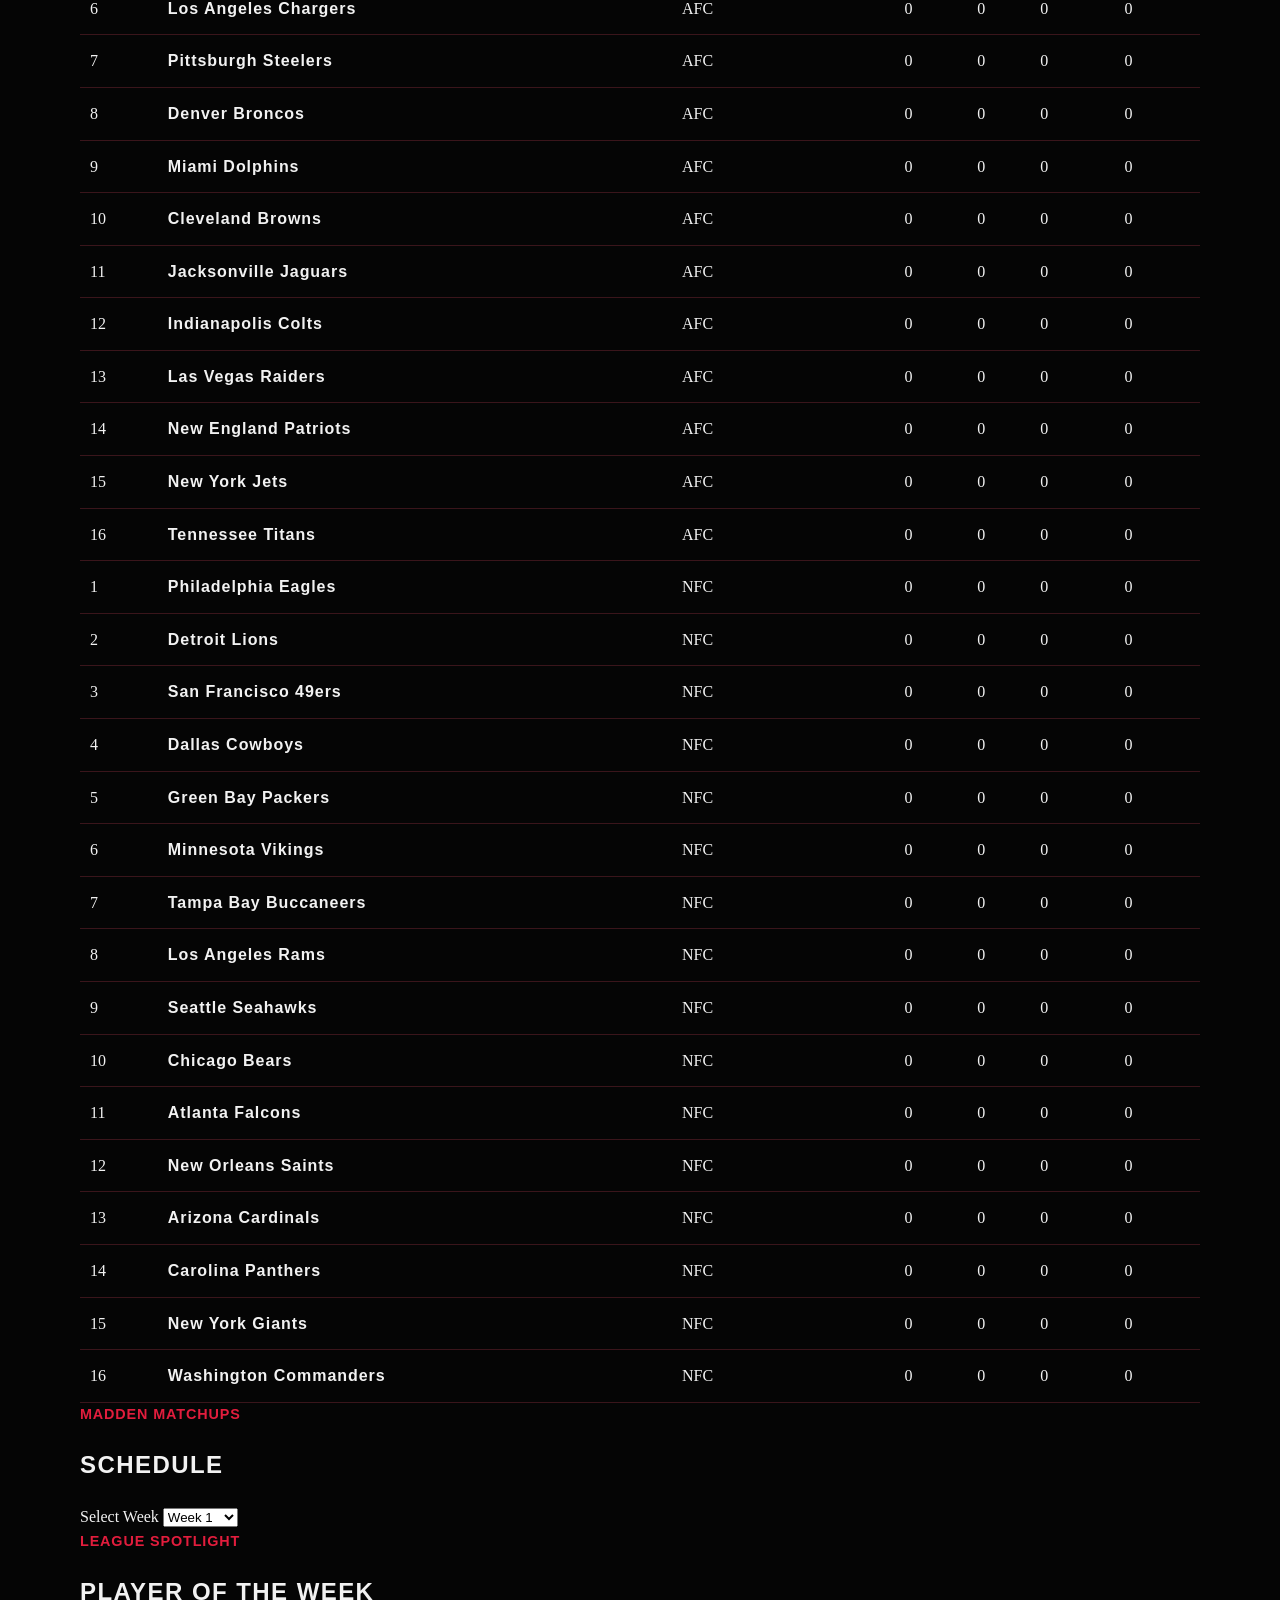
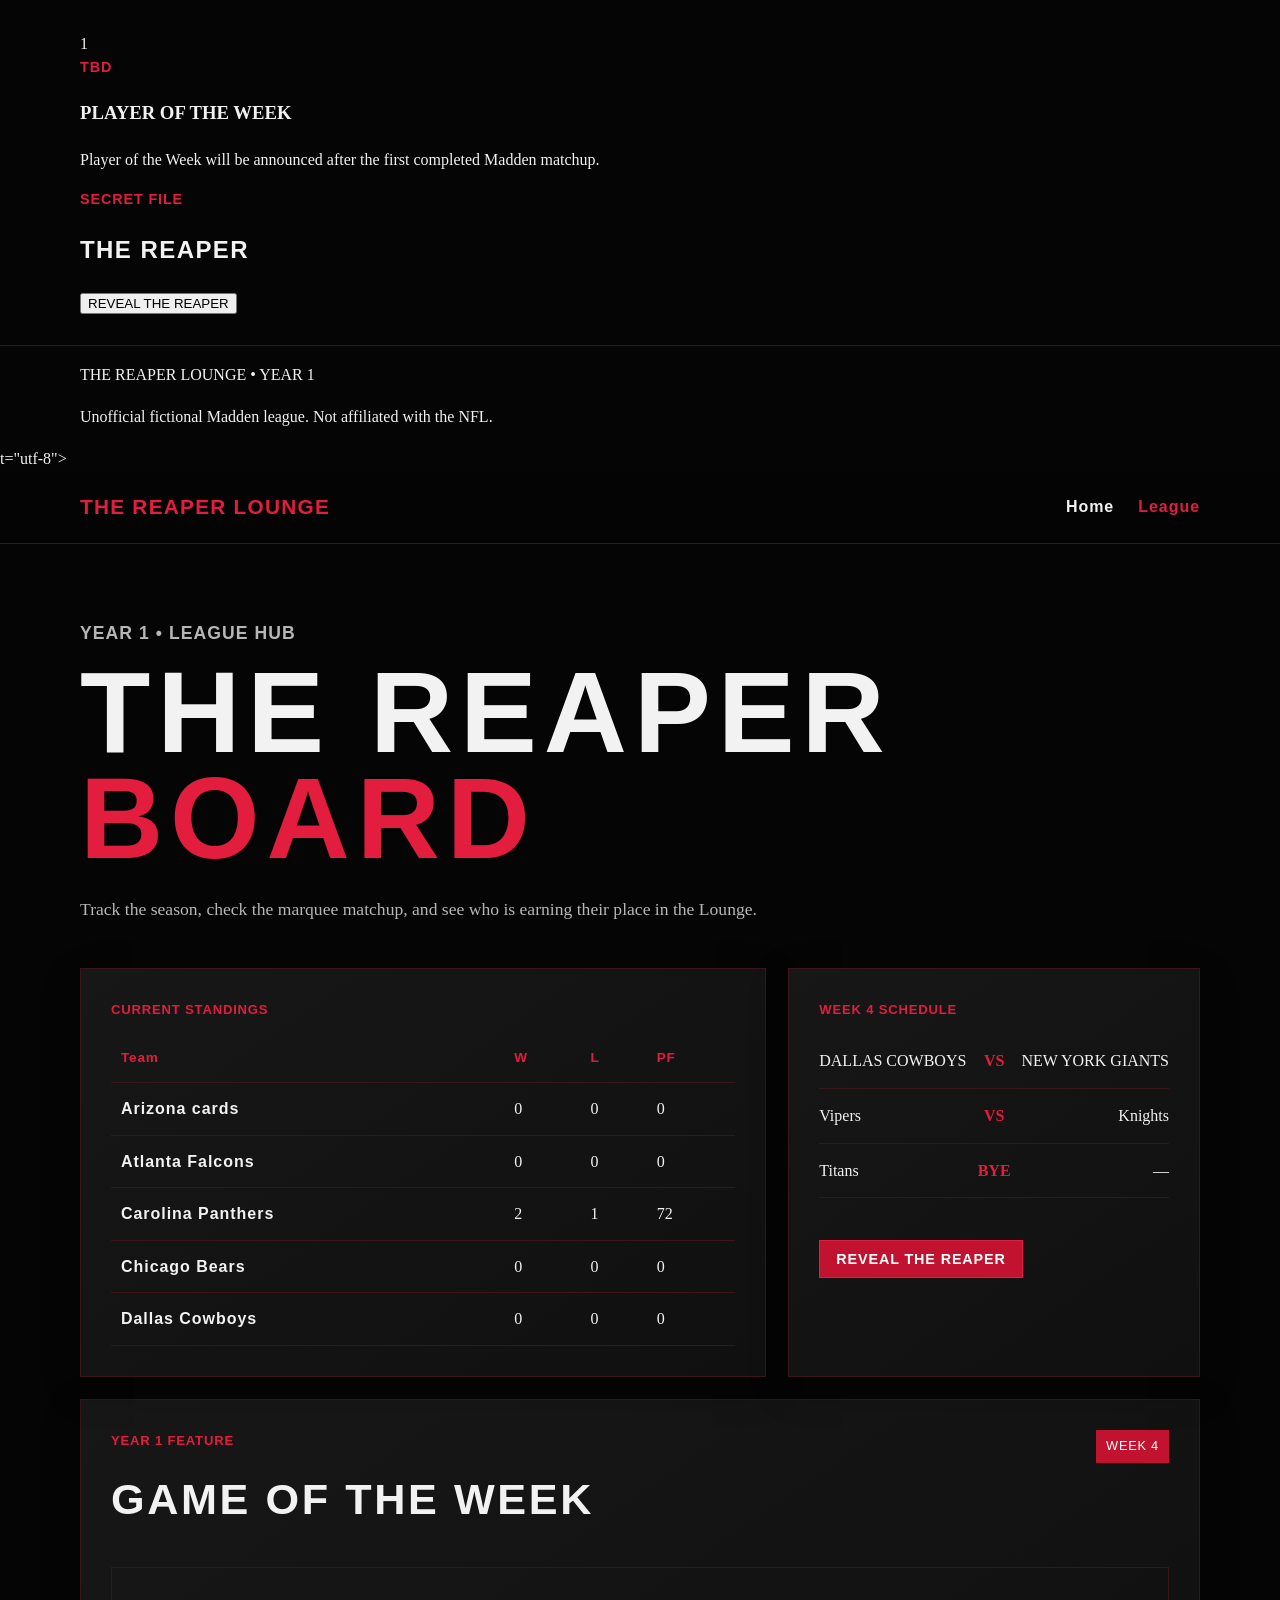
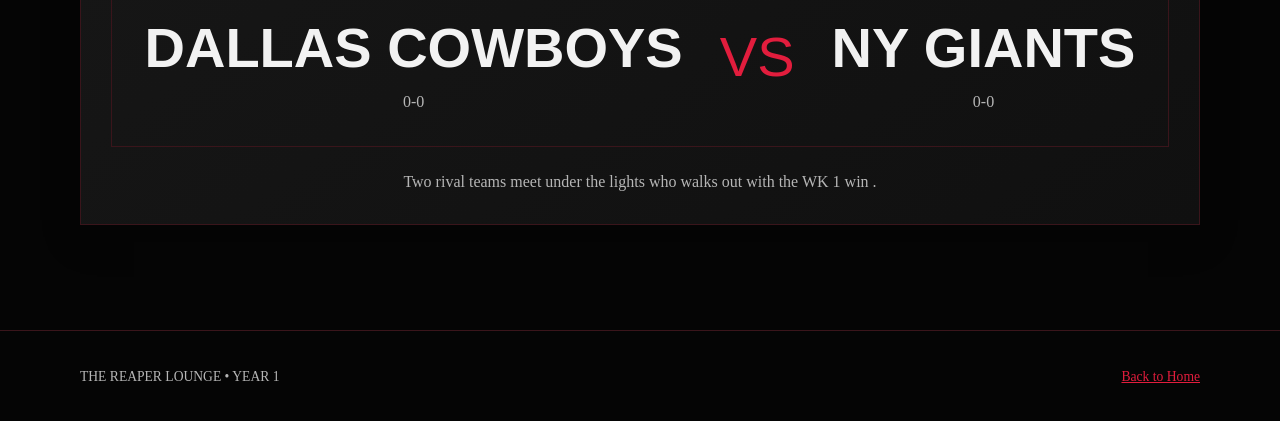
==== commit 0cd116f3: "Update league.html" ====
--- a/league.html
+++ b/league.html
@@ -1,40 +1,256 @@
 <!DOCTYPE html>
 <html lang="en">
+
 <head>
-    <meta charset="UTF-8">
-    <meta name="viewport" content="width=device-width, initial-scale=1.0">
-
-    <meta
-        name="description"
-        content="THE REAPER LOUNGE Year 1 Madden League standings and schedule."
-    >
-
-    <title>League | THE REAPER LOUNGE</title>
-
-    <link rel="stylesheet" href="styles.css">
+  <meta charset="UTF-8">
+
+  <meta
+    name="viewport"
+    content="width=device-width, initial-scale=1.0">
+
+  <meta
+    name="description"
+    content="THE REAPER LOUNGE Year 1 standings and 2026 NFL schedule">
+
+  <title>League | THE REAPER LOUNGE</title>
+
+  <link rel="stylesheet" href="styles.css">
 </head>
 
 <body>
 
 <header class="site-header">
-    <div class="container nav-container">
-
-        <a href="index.html" class="logo" aria-label="The Reaper Lounge home">
-            THE REAPER LOUNGE
-            <span>YEAR 1</span>
-        </a>
-
-        <nav aria-label="Main navigation">
-            <a href="index.html">Home</a>
-            <a href="league.html" class="active">League</a>
-        </nav>
+
+  <a class="brand" href="index.html">
+    <span>THE REAPER LOUNGE</span>
+    <small>YEAR 1</small>
+  </a>
+
+  <nav class="nav">
+    <a href="index.html">Home</a>
+    <a class="active" href="league.html">League</a>
+  </nav>
+
+</header>
+
+<main>
+
+<section class="page-hero">
+
+  <p class="eyebrow">
+    2026–27 REGULAR SEASON
+  </p>
+
+  <h1>THE LEAGUE</h1>
+
+  <p>
+    Real NFL matchups. Your Madden results.
+  </p>
+
+</section>
+
+<section class="section">
+
+  <div class="section-heading">
+
+    <p class="eyebrow">
+      STANDINGS
+    </p>
+
+    <h2>
+      LEAGUE TABLE
+    </h2>
+
+  </div>
+
+  <div
+    class="filter-row"
+    role="group"
+    aria-label="Standings conference filter">
+
+    <button
+      class="filter-button active"
+      data-filter="all">
+      ALL
+    </button>
+
+    <button
+      class="filter-button"
+      data-filter="AFC">
+      AFC
+    </button>
+
+    <button
+      class="filter-button"
+      data-filter="NFC">
+      NFC
+    </button>
+
+  </div>
+
+  <div class="table-wrap">
+
+    <table class="standings-table">
+
+      <thead>
+
+        <tr>
+          <th>#</th>
+          <th>TEAM</th>
+          <th>CONF</th>
+          <th>W</th>
+          <th>L</th>
+          <th>PF</th>
+          <th>PA</th>
+          <th>DIFF</th>
+        </tr>
+
+      </thead>
+
+      <tbody id="standingsBody"></tbody>
+
+    </table>
+
+  </div>
+
+</section>
+
+<section class="section">
+
+  <div class="section-heading">
+
+    <p class="eyebrow">
+      OFFICIAL NFL SLATE
+    </p>
+
+    <h2>
+      2026 SCHEDULE
+    </h2>
+
+    <p class="section-note">
+      Scores are blank until you enter your Madden result.
+      Scores are saved in this browser.
+    </p>
+
+  </div>
+
+  <div class="schedule-controls">
+
+    <label for="weekSelect">
+      SELECT WEEK
+    </label>
+
+    <select id="weekSelect">
+
+      <option value="1">Week 1</option>
+      <option value="2">Week 2</option>
+      <option value="3">Week 3</option>
+      <option value="4">Week 4</option>
+      <option value="5">Week 5</option>
+      <option value="6">Week 6</option>
+      <option value="7">Week 7</option>
+      <option value="8">Week 8</option>
+      <option value="9">Week 9</option>
+      <option value="10">Week 10</option>
+      <option value="11">Week 11</option>
+      <option value="12">Week 12</option>
+      <option value="13">Week 13</option>
+      <option value="14">Week 14</option>
+      <option value="15">Week 15</option>
+      <option value="16">Week 16</option>
+      <option value="17">Week 17</option>
+      <option value="18">Week 18</option>
+
+    </select>
+
+  </div>
+
+  <div
+    id="scheduleContainer"
+    class="schedule-grid">
+  </div>
+
+</section>
+
+<section class="section">
+
+  <div class="section-heading">
+
+    <p class="eyebrow">
+      WEEKLY AWARD
+    </p>
+
+    <h2>
+      PLAYER OF THE WEEK
+    </h2>
+
+  </div>
+
+  <div class="feature-card compact">
+
+    <div>
+
+      <span class="week-label">
+        YEAR 1
+      </span>
+
+      <h3 id="potwName">
+        TBD
+      </h3>
+
+      <p id="potwText">
+        Add your league's weekly award winner here.
+      </p>
 
     </div>
-</header>
-
-
-<main>
-
+
+  </div>
+
+</section>
+
+<section class="section reveal-section">
+
+  <button
+    class="button button-primary"
+    id="revealButton"
+    type="button">
+
+    REVEAL THE REAPER
+
+  </button>
+
+  <p
+    id="leagueMessage"
+    class="reaper-message"
+    hidden>
+
+    THE REAPER IS WATCHING.
+    PLAY YOUR GAME.
+    REPORT YOUR SCORE.
+
+  </p>
+
+</section>
+
+</main>
+
+<footer class="site-footer">
+
+  <p>
+    THE REAPER LOUNGE • YEAR 1
+  </p>
+
+  <p>
+    Unofficial fictional Madden league site.
+    NFL schedule data is used only as the matchup template.
+  </p>
+
+</footer>
+
+<script src="script.js"></script>
+
+</body>
+</html>
 <section class="page-hero">
     <div class="container">
 
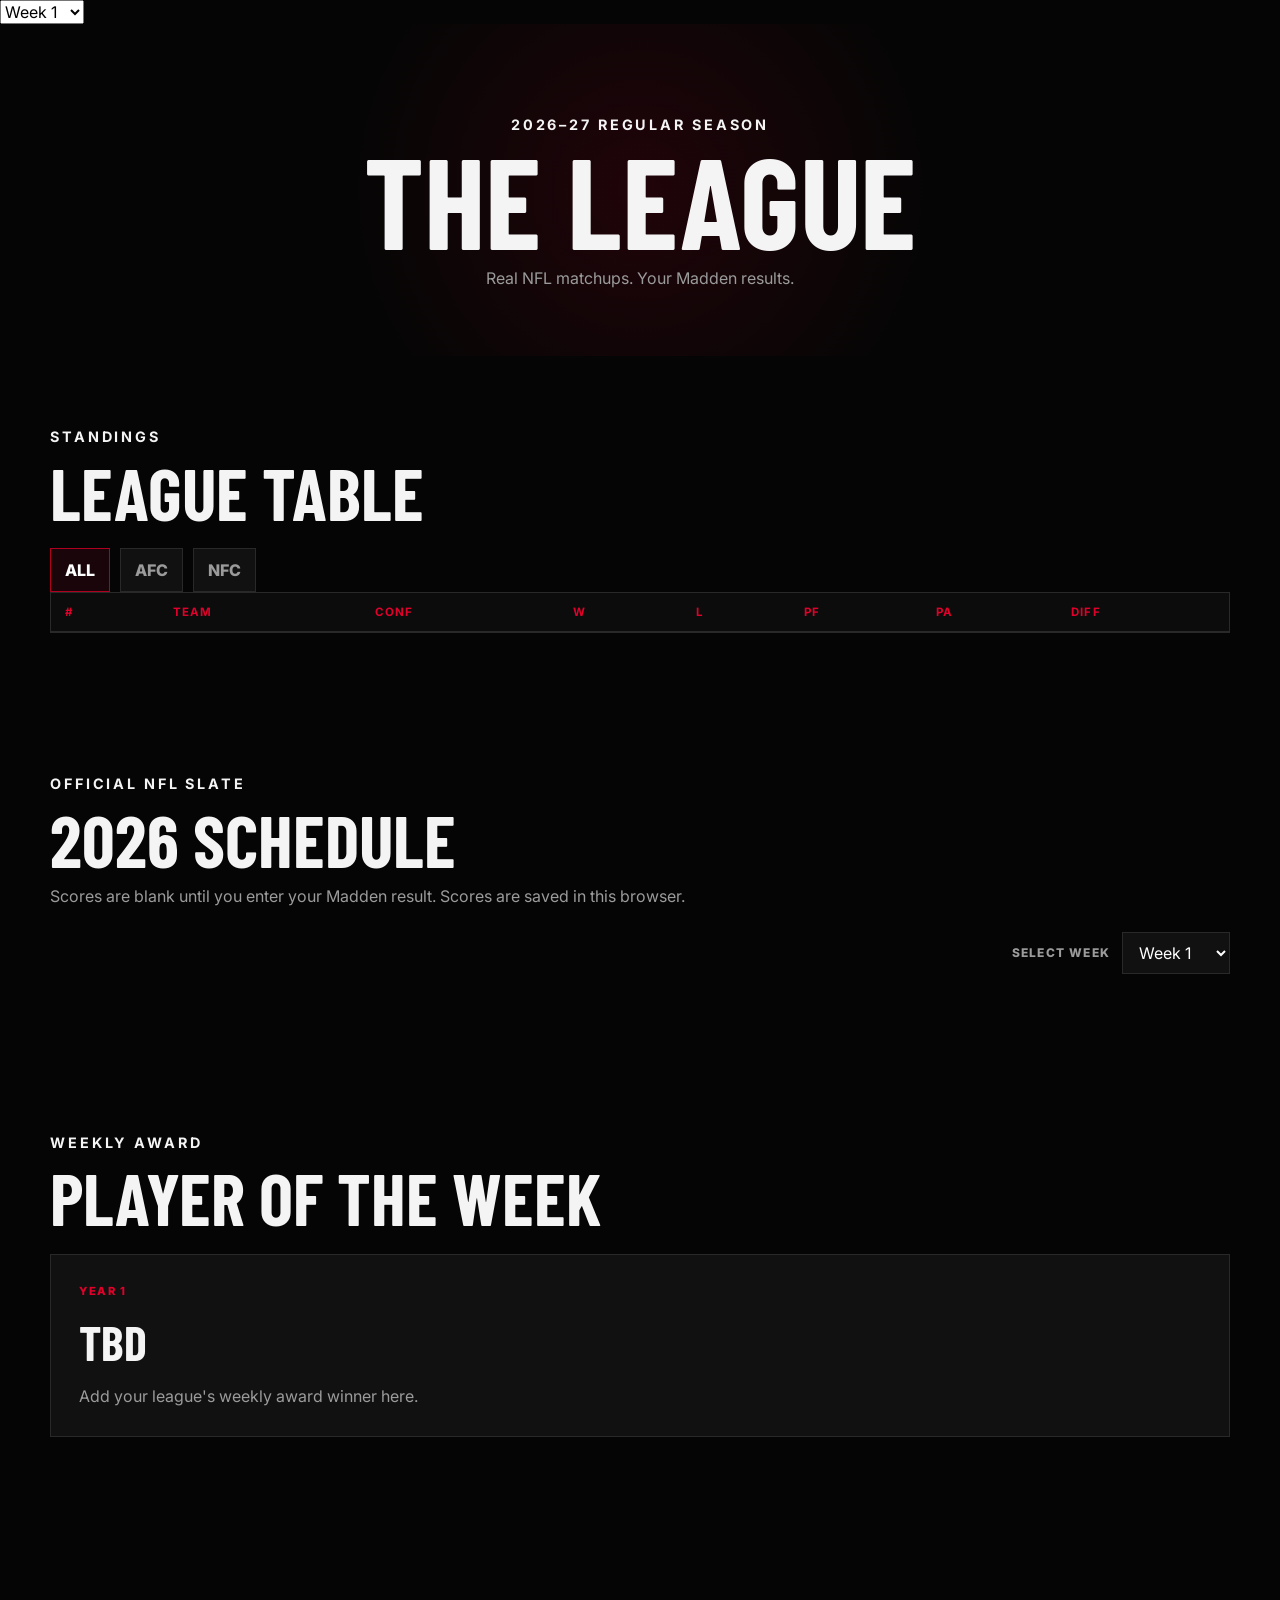
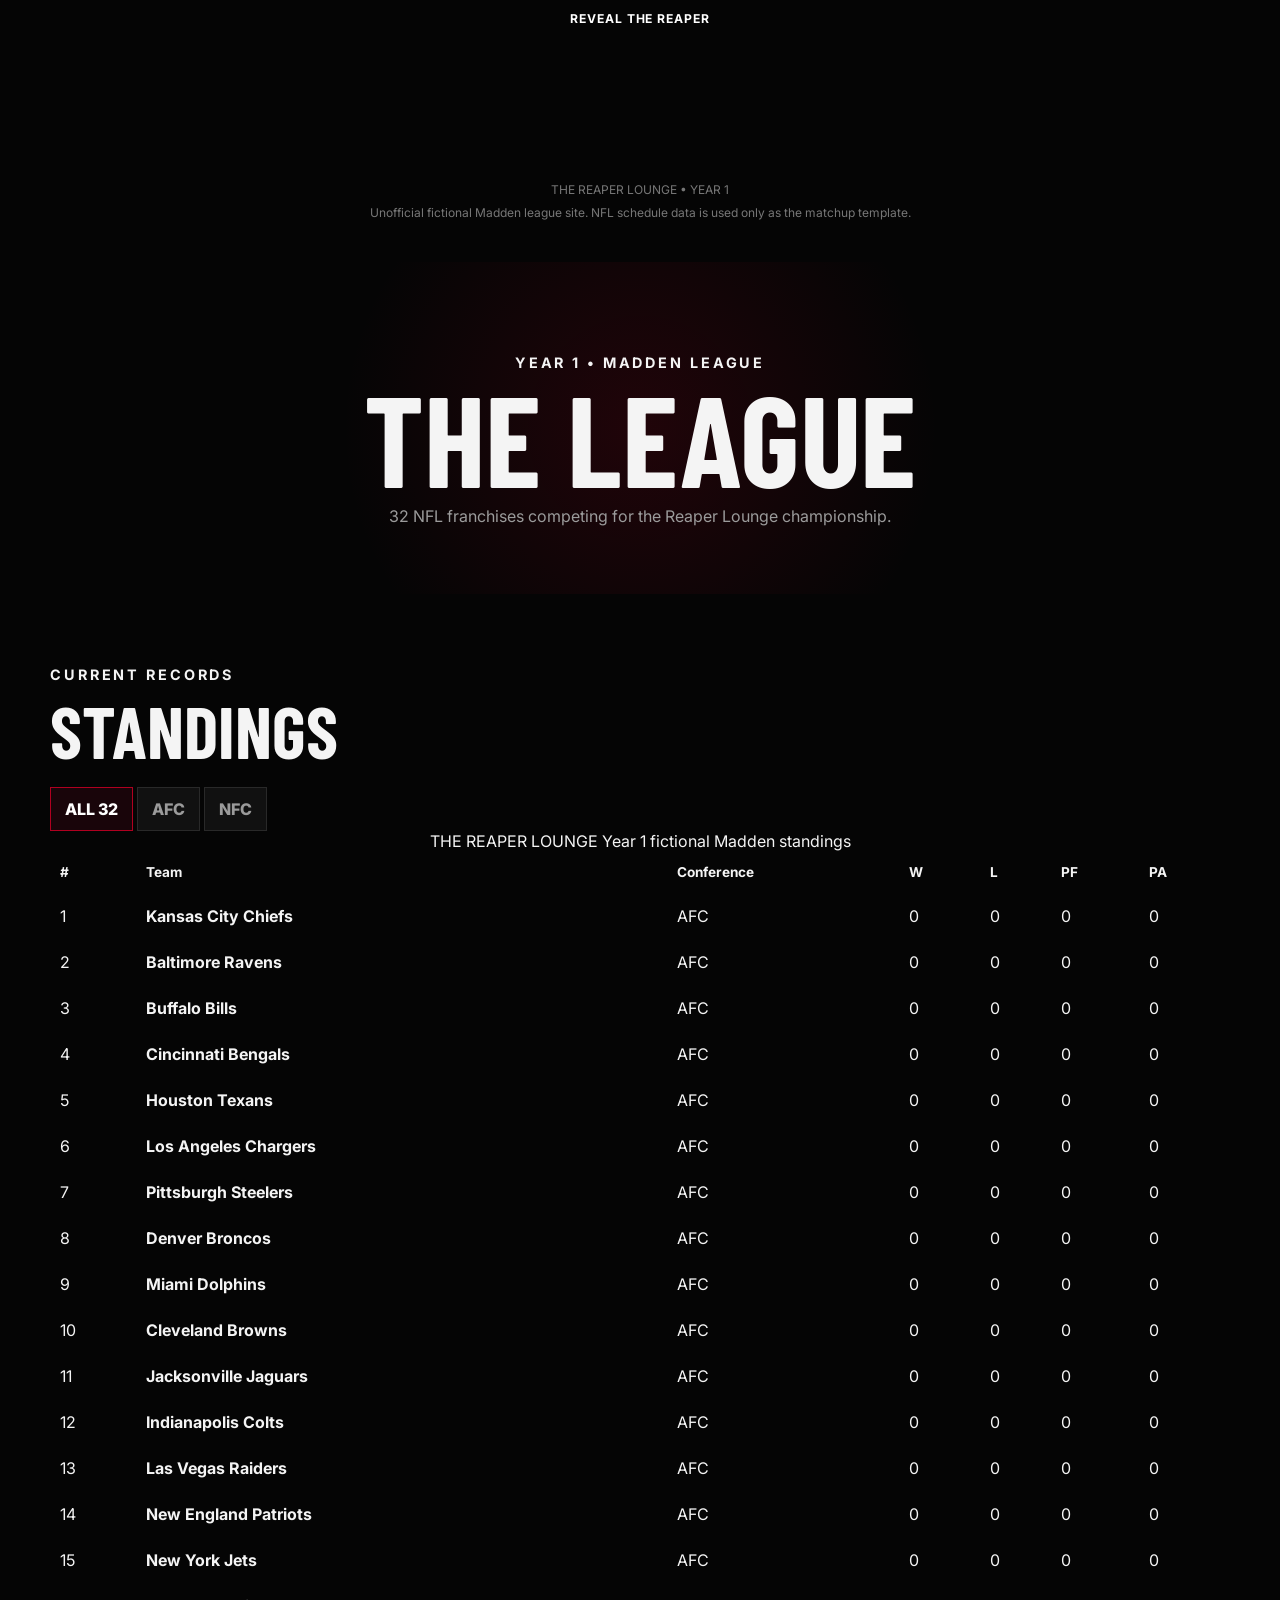
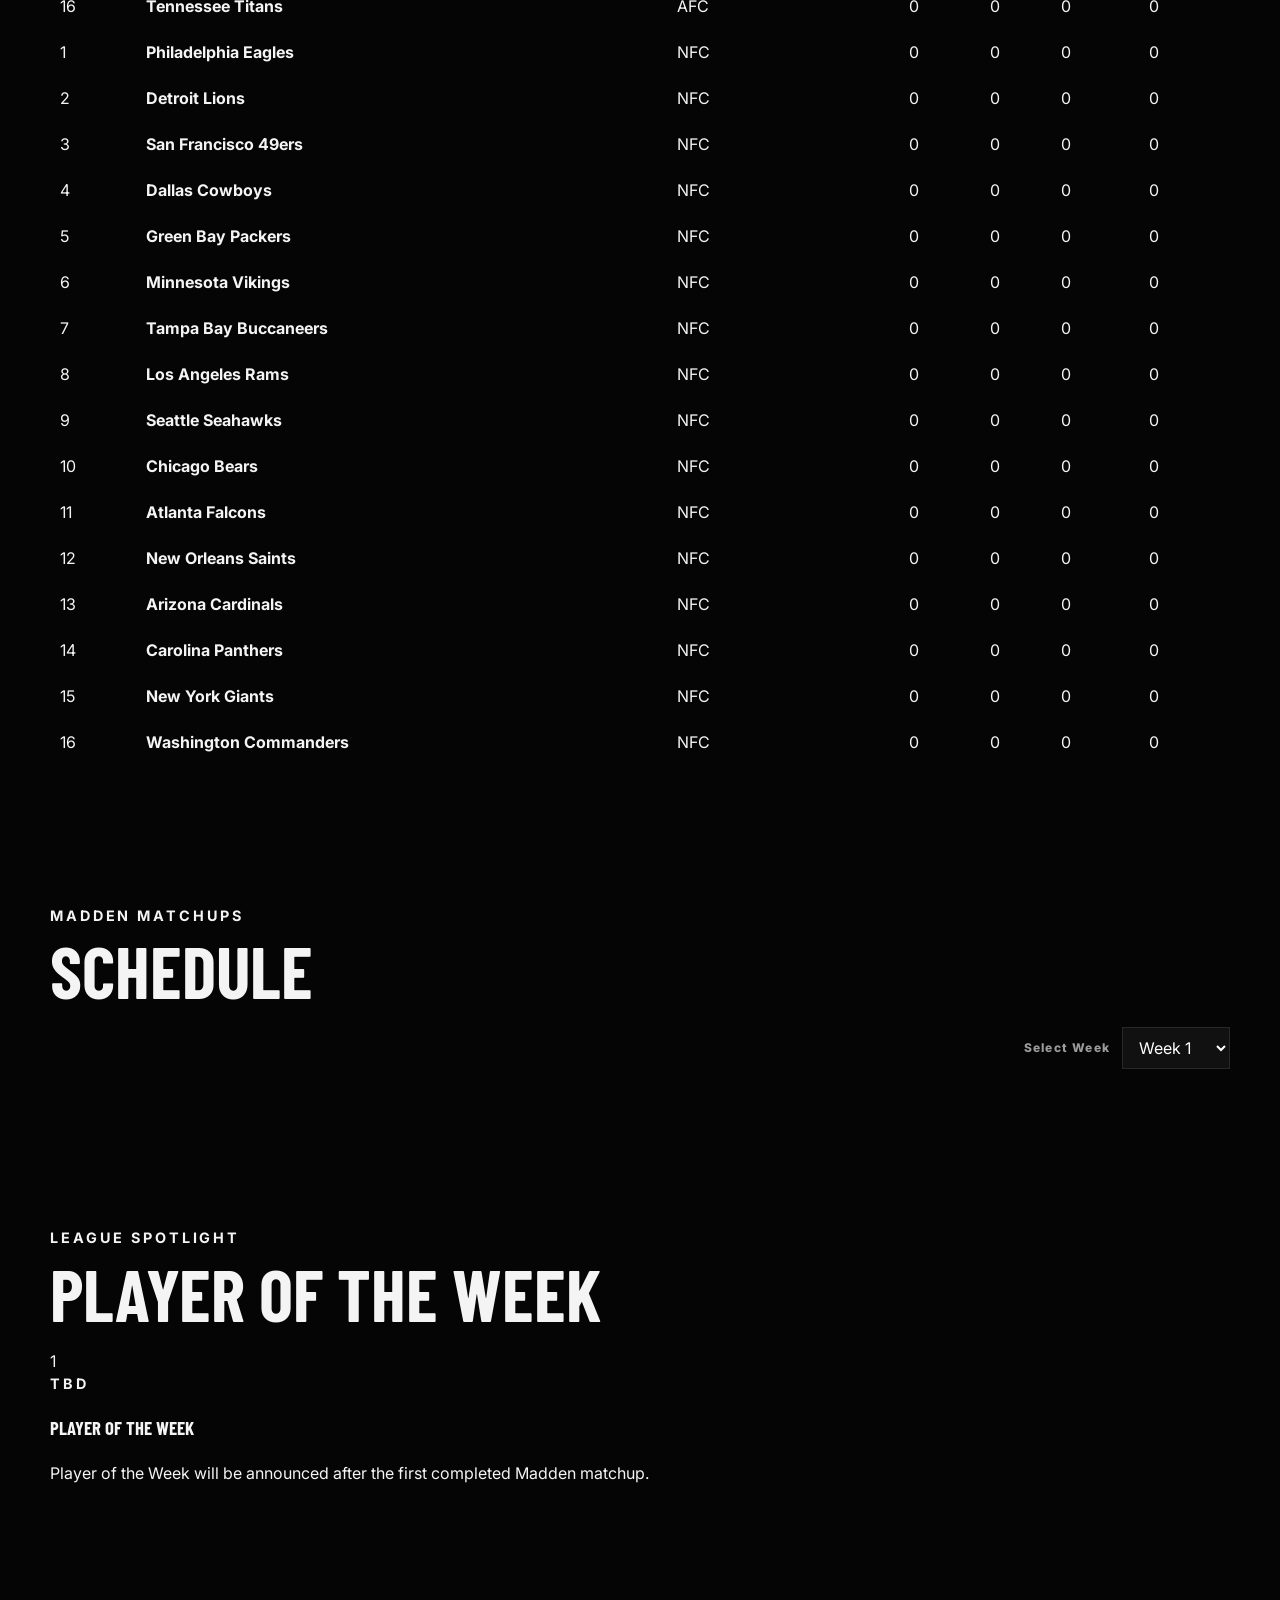
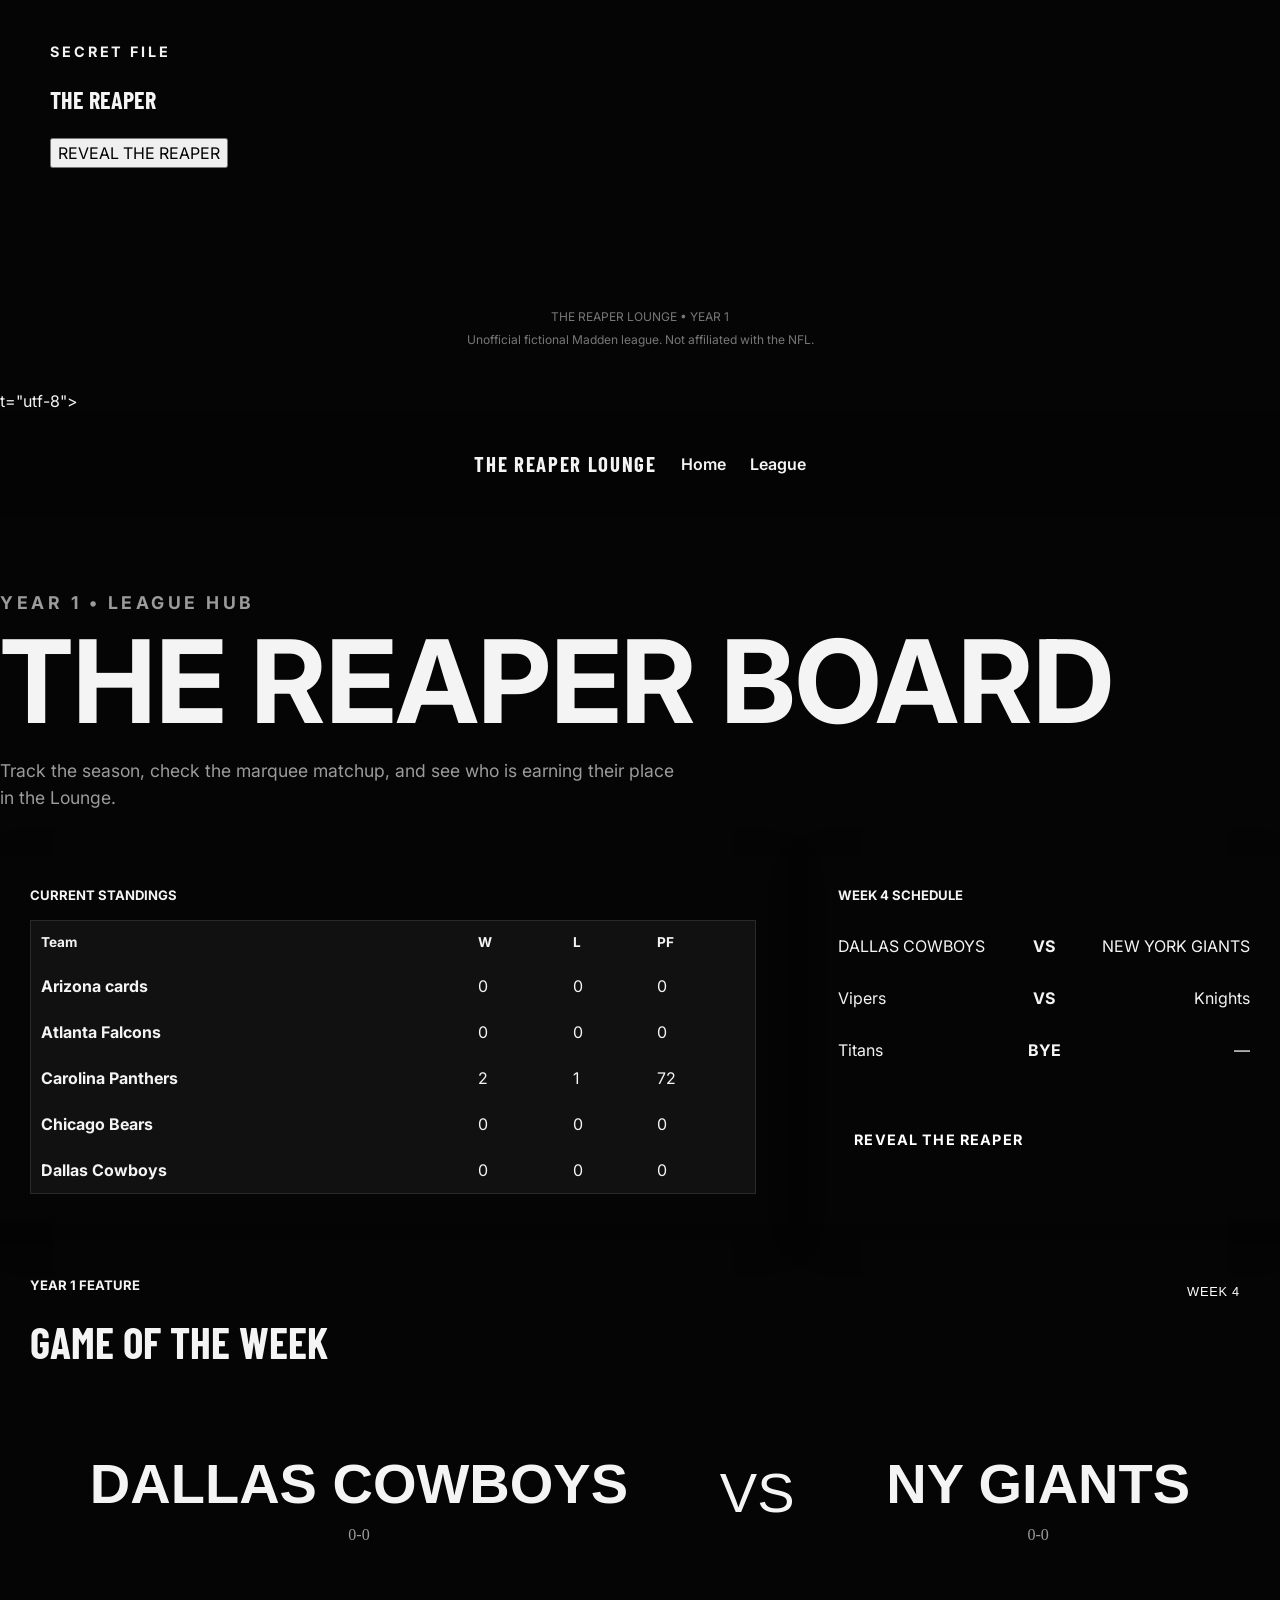
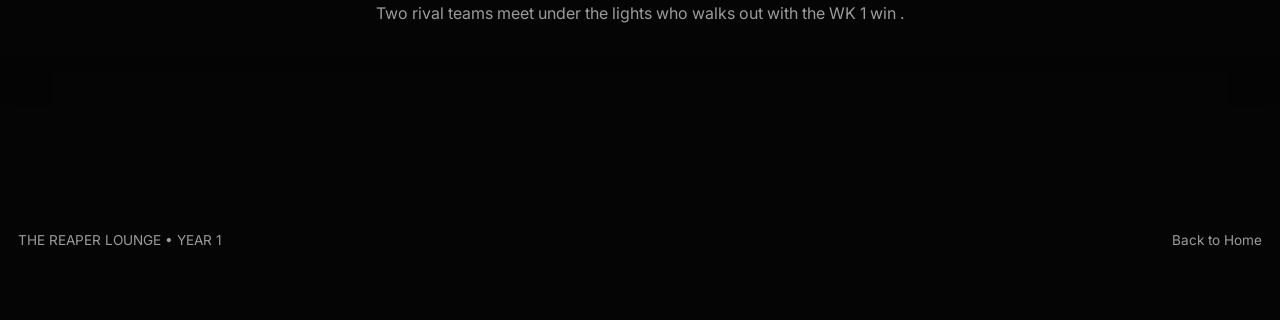
==== commit 26d45bf2: "Update league.html" ====
--- a/league.html
+++ b/league.html
@@ -1,40 +1,25 @@
-<!DOCTYPE html>
-<html lang="en">
-
-<head>
-  <meta charset="UTF-8">
-
-  <meta
-    name="viewport"
-    content="width=device-width, initial-scale=1.0">
-
-  <meta
-    name="description"
-    content="THE REAPER LOUNGE Year 1 standings and 2026 NFL schedule">
-
-  <title>League | THE REAPER LOUNGE</title>
-
-  <link rel="stylesheet" href="styles.css">
-</head>
-
-<body>
-
-<header class="site-header">
-
-  <a class="brand" href="index.html">
-    <span>THE REAPER LOUNGE</span>
-    <small>YEAR 1</small>
-  </a>
-
-  <nav class="nav">
-    <a href="index.html">Home</a>
-    <a class="active" href="league.html">League</a>
-  </nav>
-
-</header>
-
-<main>
-
+<select id="weekSelect">
+  <option value="1">Week 1</option>
+  <option value="2">Week 2</option>
+  <option value="3">Week 3</option>
+  <option value="4">Week 4</option>
+  <option value="5">Week 5</option>
+  <option value="6">Week 6</option>
+  <option value="7">Week 7</option>
+  <option value="8">Week 8</option>
+  <option value="9">Week 9</option>
+  <option value="10">Week 10</option>
+  <option value="11">Week 11</option>
+  <option value="12">Week 12</option>
+  <option value="13">Week 13</option>
+  <option value="14">Week 14</option>
+  <option value="15">Week 15</option>
+  <option value="16">Week 16</option>
+  <option value="17">Week 17</option>
+  <option value="18">Week 18</option>
+</select>
+
+<div id="scheduleContainer" class="schedule-grid"></div>
 <section class="page-hero">
 
   <p class="eyebrow">
--- a/styles.css
+++ b/styles.css
@@ -1,13 +1,16 @@
+@import url('https://fonts.googleapis.com/css2?family=Barlow+Condensed:wght@500;600;700;800&family=Inter:wght@400;500;600;700;800&display=swap');
+
 :root {
-  --black: #050505;
-  --panel: #101010;
-  --panel-2: #171717;
-  --crimson: #c1122f;
-  --crimson-bright: #e21d3d;
-  --text: #f2f2f2;
-  --muted: #b6b6b6;
-  --line: #3a151b;
-  --max: 1120px;
+  --background: #050505;
+  --background-light: #0c0c0c;
+  --card: #111111;
+  --card-2: #171717;
+  --red: #b00020;
+  --red-bright: #e0002b;
+  --text: #f4f4f4;
+  --muted: #9b9b9b;
+  --border: #292929;
+  --green: #72d572;
 }
 
 * {
@@ -20,21 +23,850 @@
 
 body {
   margin: 0;
-  background: var(--black);
+  background: var(--background);
   color: var(--text);
-  font-family: Georgia, serif;
-  line-height: 1.6;
-}
-
-h1,
+  font-family: Inter, system-ui, sans-serif;
+  line-height: 1.5;
+}
+
+a {
+  color: inherit;
+  text-decoration: none;
+}
+
+button,
+select,
+input {
+  font: inherit;
+}
+
+.site-header {
+  position: sticky;
+  top: 0;
+  z-index: 20;
+
+  display: flex;
+  justify-content: space-between;
+  align-items: center;
+
+  gap: 20px;
+
+  padding: 15px clamp(18px, 4vw, 60px);
+
+  background: rgba(5,5,5,.94);
+
+  border-bottom: 1px solid var(--border);
+
+  backdrop-filter: blur(12px);
+}
+
+.brand {
+  display: flex;
+  align-items: center;
+  gap: 12px;
+
+  font-family: "Barlow Condensed", sans-serif;
+  font-weight: 800;
+
+  letter-spacing: .08em;
+}
+
+.brand span {
+  font-size: 1.2rem;
+}
+
+.brand small {
+  color: var(--red-bright);
+  letter-spacing: .15em;
+}
+
+.nav {
+  display: flex;
+  gap: 8px;
+}
+
+.nav a {
+  padding: 9px 13px;
+
+  color: var(--muted);
+
+  font-weight: 700;
+  text-transform: uppercase;
+
+  font-size: .8rem;
+  letter-spacing: .08em;
+}
+
+.nav a:hover,
+.nav a.active {
+  color: var(--text);
+}
+
+.hero {
+  min-height: 78vh;
+
+  display: grid;
+  align-items: center;
+
+  padding: 80px clamp(20px, 7vw, 110px);
+
+  background:
+    radial-gradient(
+      circle at 75% 45%,
+      rgba(176,0,32,.22),
+      transparent 30%
+    ),
+    linear-gradient(
+      135deg,
+      #050505 0%,
+      #090909 60%,
+      #150308 100%
+    );
+}
+
+.hero-inner {
+  max-width: 920px;
+}
+
+.eyebrow {
+  margin: 0 0 10px;
+
+  color: var(--red-bright);
+
+  font-weight: 800;
+
+  font-size: .75rem;
+
+  letter-spacing: .2em;
+
+  text-transform: uppercase;
+}
+
+.hero h1,
+.page-hero h1,
 h2,
-nav,
-.brand,
-.button,
-.card-label,
-.eyebrow,
-th,
-.badge {
+h3 {
+  font-family: "Barlow Condensed", sans-serif;
+  text-transform: uppercase;
+}
+
+.hero h1 {
+  margin: 0;
+
+  font-size: clamp(4rem, 12vw, 9.5rem);
+
+  line-height: .82;
+
+  letter-spacing: -.02em;
+}
+
+.hero h1 span {
+  color: var(--red-bright);
+}
+
+.hero-copy {
+  max-width: 620px;
+
+  margin: 30px 0;
+
+  color: #c9c9c9;
+
+  font-size: clamp(1rem, 2vw, 1.25rem);
+}
+
+.hero-actions,
+.filter-row,
+.code-box {
+  display: flex;
+  flex-wrap: wrap;
+  gap: 10px;
+}
+
+.button {
+  display: inline-flex;
+
+  justify-content: center;
+  align-items: center;
+
+  min-height: 44px;
+
+  padding: 11px 17px;
+
+  border: 1px solid transparent;
+
+  cursor: pointer;
+
+  font-weight: 800;
+
+  text-transform: uppercase;
+
+  letter-spacing: .08em;
+
+  font-size: .76rem;
+
+  transition:
+    transform .15s ease,
+    background .15s ease,
+    border-color .15s ease;
+}
+
+.button:hover {
+  transform: translateY(-1px);
+}
+
+.button-primary {
+  background: var(--red);
+  color: white;
+}
+
+.button-primary:hover {
+  background: var(--red-bright);
+}
+
+.button-secondary {
+  border-color: var(--border);
+  background: #0b0b0b;
+}
+
+.section {
+  width: min(1180px, calc(100% - 36px));
+
+  margin: 0 auto;
+
+  padding: 70px 0;
+}
+
+.section-heading {
+  margin-bottom: 24px;
+}
+
+.section-heading h2 {
+  margin: 0;
+
+  font-size: clamp(2.2rem, 6vw, 4.5rem);
+
+  line-height: .9;
+}
+
+.section-note {
+  color: var(--muted);
+  margin: 12px 0 0;
+}
+
+.stats-grid {
+  display: grid;
+
+  grid-template-columns: repeat(4, 1fr);
+
+  gap: 12px;
+
+  padding-top: 45px;
+  padding-bottom: 45px;
+}
+
+.stat-card,
+.info-card,
+.feature-card,
+.rule {
+  background: var(--card);
+  border: 1px solid var(--border);
+}
+
+.stat-card {
+  padding: 28px;
+
+  display: grid;
+
+  gap: 2px;
+}
+
+.stat-card strong {
+  color: var(--red-bright);
+
+  font-family: "Barlow Condensed", sans-serif;
+
+  font-size: 3.3rem;
+
+  line-height: 1;
+}
+
+.stat-card span {
+  color: var(--muted);
+
+  font-weight: 800;
+
+  font-size: .75rem;
+
+  letter-spacing: .13em;
+}
+
+.feature-card {
+  display: flex;
+
+  justify-content: space-between;
+
+  align-items: center;
+
+  gap: 25px;
+
+  padding: 28px;
+}
+
+.feature-card.compact {
+  justify-content: flex-start;
+}
+
+.feature-card h3 {
+  margin: 6px 0;
+
+  font-size: clamp(1.7rem, 4vw, 3rem);
+}
+
+.feature-card h3 b {
+  color: var(--red-bright);
+
+  font-size: .6em;
+
+  margin: 0 8px;
+}
+
+.feature-card p {
+  color: var(--muted);
+  margin: 0;
+}
+
+.week-label {
+  color: var(--red-bright);
+
+  font-size: .7rem;
+
+  font-weight: 800;
+
+  letter-spacing: .15em;
+}
+
+.feature-grid,
+.rules-grid {
+  display: grid;
+
+  grid-template-columns: repeat(3, 1fr);
+
+  gap: 12px;
+}
+
+.info-card {
+  padding: 26px;
+}
+
+.card-number {
+  color: var(--red-bright);
+
+  font-weight: 800;
+}
+
+.info-card h3 {
+  margin: 35px 0 8px;
+
+  font-size: 1.8rem;
+}
+
+.info-card p,
+.rule span {
+  color: var(--muted);
+}
+
+.rules-grid {
+  grid-template-columns: repeat(2, 1fr);
+}
+
+.rule {
+  padding: 20px;
+
+  display: flex;
+
+  gap: 18px;
+
+  align-items: flex-start;
+}
+
+.rule b {
+  color: var(--red-bright);
+
+  font-family: "Barlow Condensed";
+
+  font-size: 1.6rem;
+}
+
+.lounge-code {
+  text-align: center;
+}
+
+.code-box {
+  justify-content: center;
+
+  align-items: center;
+
+  margin-top: 18px;
+}
+
+.code-box code {
+  min-height: 44px;
+
+  display: inline-flex;
+
+  align-items: center;
+
+  padding: 10px 16px;
+
+  background: #0d0d0d;
+
+  border: 1px dashed var(--red);
+
+  color: #fff;
+
+  font-weight: 800;
+
+  letter-spacing: .1em;
+}
+
+.small-message {
+  min-height: 22px;
+
+  color: var(--green);
+}
+
+.page-hero {
+  padding: 90px 18px 50px;
+
+  text-align: center;
+
+  background:
+    radial-gradient(
+      circle at center,
+      rgba(176,0,32,.16),
+      transparent 45%
+    );
+}
+
+.page-hero h1 {
+  margin: 0;
+
+  font-size: clamp(4rem, 12vw, 8rem);
+
+  line-height: .8;
+}
+
+.page-hero p:last-child {
+  color: var(--muted);
+}
+
+.filter-button {
+  padding: 9px 14px;
+
+  border: 1px solid var(--border);
+
+  background: var(--card);
+
+  color: var(--muted);
+
+  cursor: pointer;
+
+  font-weight: 800;
+}
+
+.filter-button.active,
+.filter-button:hover {
+  color: white;
+
+  border-color: var(--red);
+
+  background: #19050a;
+}
+
+.table-wrap {
+  overflow-x: auto;
+
+  border: 1px solid var(--border);
+
+  background: var(--card);
+}
+
+.standings-table {
+  width: 100%;
+
+  border-collapse: collapse;
+
+  min-width: 720px;
+}
+
+.standings-table th,
+.standings-table td {
+  padding: 12px 14px;
+
+  border-bottom: 1px solid var(--border);
+
+  text-align: left;
+}
+
+.standings-table th {
+  color: var(--red-bright);
+
+  font-size: .72rem;
+
+  letter-spacing: .1em;
+
+  background: #0c0c0c;
+}
+
+.standings-table td {
+  font-size: .9rem;
+}
+
+.standings-table tbody tr:hover {
+  background: #171717;
+}
+
+.standings-table .team-cell {
+  font-weight: 800;
+}
+
+.diff-positive {
+  color: var(--green);
+}
+
+.diff-negative {
+  color: #ff687f;
+}
+
+.schedule-controls {
+  display: flex;
+
+  justify-content: flex-end;
+
+  align-items: center;
+
+  gap: 12px;
+
+  margin-bottom: 18px;
+}
+
+.schedule-controls label {
+  color: var(--muted);
+
+  font-weight: 800;
+
+  font-size: .75rem;
+
+  letter-spacing: .1em;
+}
+
+.schedule-controls select {
+  min-height: 42px;
+
+  padding: 8px 12px;
+
+  background: var(--card);
+
+  color: white;
+
+  border: 1px solid var(--border);
+}
+
+.schedule-grid {
+  display: grid;
+
+  grid-template-columns: repeat(2, 1fr);
+
+  gap: 12px;
+}
+
+.game-card {
+  position: relative;
+
+  background: var(--card);
+
+  border: 1px solid var(--border);
+
+  padding: 20px;
+}
+
+.game-card.featured {
+  border-color: var(--red);
+
+  box-shadow: inset 3px 0 var(--red);
+}
+
+.game-meta {
+  display: flex;
+
+  justify-content: space-between;
+
+  gap: 10px;
+
+  color: var(--muted);
+
+  font-size: .7rem;
+
+  font-weight: 800;
+
+  text-transform: uppercase;
+
+  letter-spacing: .08em;
+}
+
+.matchup {
+  display: grid;
+
+  grid-template-columns: 1fr auto 1fr;
+
+  align-items: center;
+
+  gap: 10px;
+
+  margin: 17px 0;
+}
+
+.team {
+  font-family: "Barlow Condensed";
+
+  font-size: 1.45rem;
+
+  font-weight: 700;
+
+  text-transform: uppercase;
+}
+
+.team.away {
+  text-align: right;
+}
+
+.vs {
+  color: var(--red-bright);
+
+  font-weight: 900;
+}
+
+.score-entry {
+  display: grid;
+
+  grid-template-columns: 1fr auto 1fr;
+
+  align-items: center;
+
+  gap: 8px;
+
+  border-top: 1px solid var(--border);
+
+  padding-top: 14px;
+}
+
+.score-entry input {
+  width: 100%;
+
+  min-width: 0;
+
+  padding: 9px;
+
+  text-align: center;
+
+  background: #080808;
+
+  color: white;
+
+  border: 1px solid var(--border);
+}
+
+.score-entry input:focus {
+  outline: 2px solid var(--red);
+
+  outline-offset: 1px;
+}
+
+.save-score {
+  padding: 9px 10px;
+
+  background: #1a1a1a;
+
+  color: white;
+
+  border: 1px solid var(--border);
+
+  cursor: pointer;
+
+  font-weight: 800;
+}
+
+.save-score:hover {
+  background: var(--red);
+}
+
+.score-status {
+  min-height: 19px;
+
+  margin: 8px 0 0;
+
+  color: var(--green);
+
+  font-size: .72rem;
+
+  text-align: center;
+}
+
+.reveal-section {
+  text-align: center;
+}
+
+.reaper-message {
+  margin: 18px auto 0;
+
+  max-width: 680px;
+
+  padding: 18px;
+
+  border: 1px solid var(--red);
+
+  background: #160308;
+
+  color: #fff;
+
+  font-family: "Barlow Condensed";
+
+  font-size: 1.5rem;
+
+  letter-spacing: .06em;
+}
+
+.site-footer {
+  padding: 35px 18px;
+
+  border-top: 1px solid var(--border);
+
+  text-align: center;
+
+  color: #777;
+
+  font-size: .75rem;
+}
+
+.site-footer p {
+  margin: 5px;
+}
+
+:focus-visible {
+  outline: 2px solid var(--red-bright);
+
+  outline-offset: 3px;
+}
+
+@media (max-width: 800px) {
+
+  .stats-grid {
+    grid-template-columns: repeat(2, 1fr);
+  }
+
+  .feature-grid,
+  .rules-grid,
+  .schedule-grid {
+    grid-template-columns: 1fr;
+  }
+
+  .feature-card {
+    align-items: flex-start;
+
+    flex-direction: column;
+  }
+
+  .schedule-controls {
+    justify-content: flex-start;
+
+    flex-direction: column;
+
+    align-items: stretch;
+  }
+
+  .schedule-controls select {
+    width: 100%;
+  }
+}
+
+@media (max-width: 560px) {
+
+  .site-header {
+    padding: 12px 15px;
+  }
+
+  .brand {
+    gap: 7px;
+  }
+
+  .brand span {
+    font-size: .95rem;
+  }
+
+  .brand small {
+    font-size: .65rem;
+  }
+
+  .nav a {
+    padding: 8px;
+
+    font-size: .68rem;
+  }
+
+  .hero {
+    min-height: 70vh;
+
+    padding: 65px 18px;
+  }
+
+  .section {
+    padding: 50px 0;
+  }
+
+  .stats-grid {
+    width: min(100% - 24px, 1180px);
+
+    grid-template-columns: repeat(2, 1fr);
+  }
+
+  .stat-card {
+    padding: 20px 14px;
+  }
+
+  .stat-card strong {
+    font-size: 2.5rem;
+  }
+
+  .feature-card {
+    padding: 20px;
+  }
+
+  .matchup {
+    grid-template-columns: 1fr;
+
+    text-align: center;
+  }
+
+  .team.away {
+    text-align: center;
+  }
+
+  .vs {
+    display: none;
+  }
+}
+
+@media (prefers-reduced-motion: reduce) {
+
+  html {
+    scroll-behavior: auto;
+  }
+
+  *,
+  *::before {
+    transition: none !important;
+  }
+}.badge {
   font-family: Impact, "Arial Narrow", sans-serif;
   letter-spacing: .06em;
 }
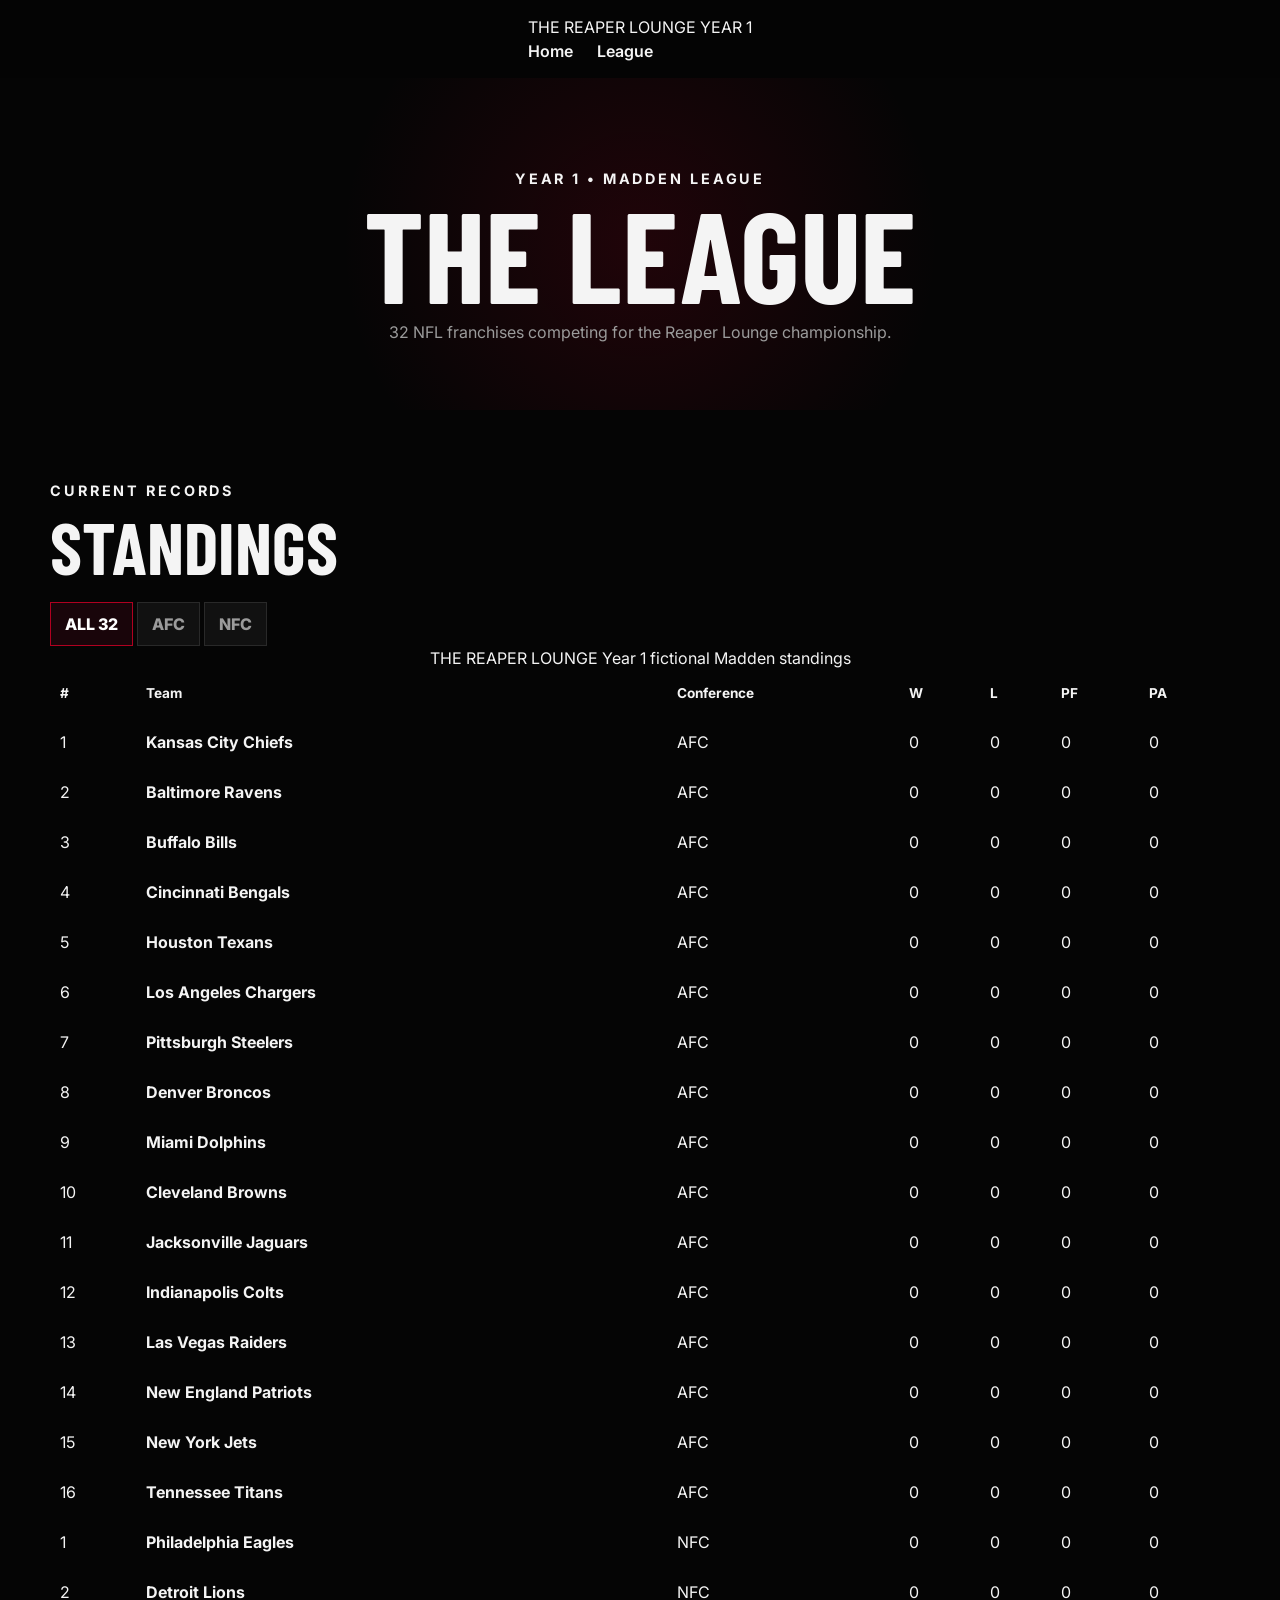
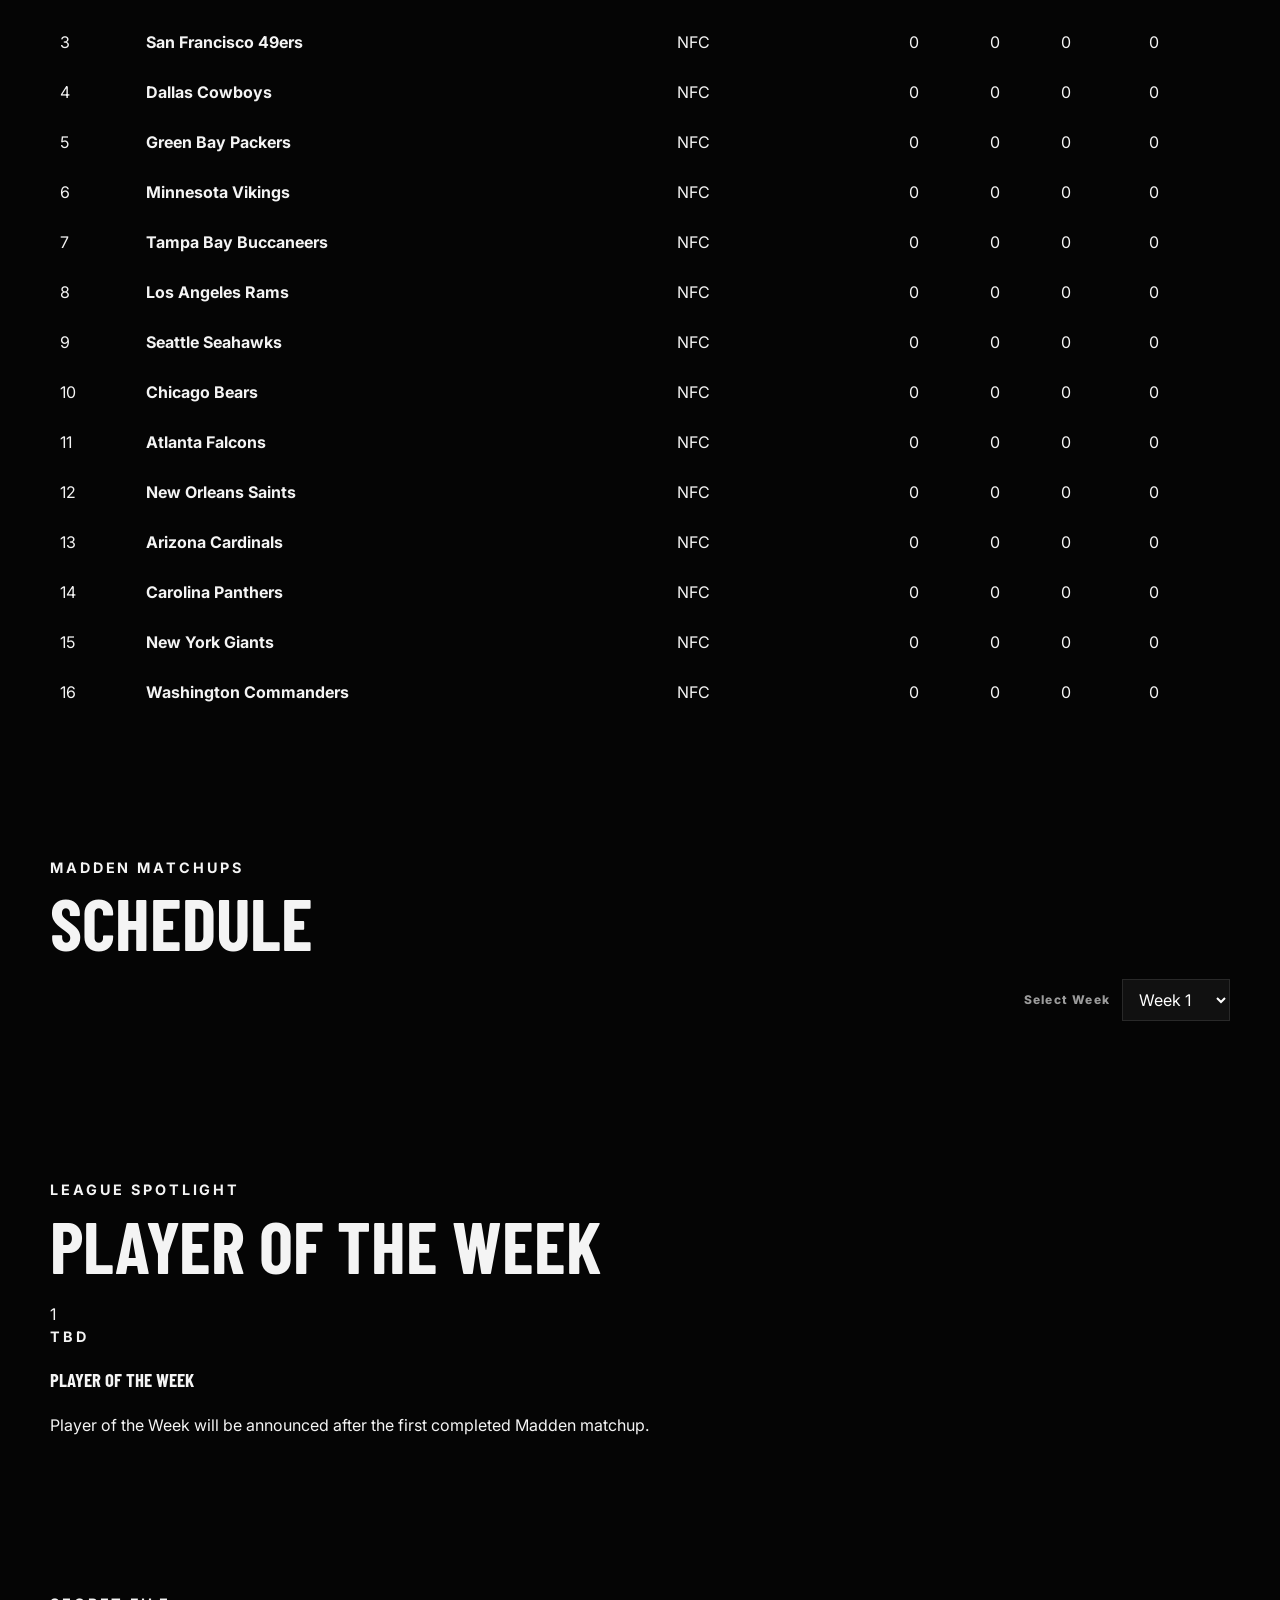
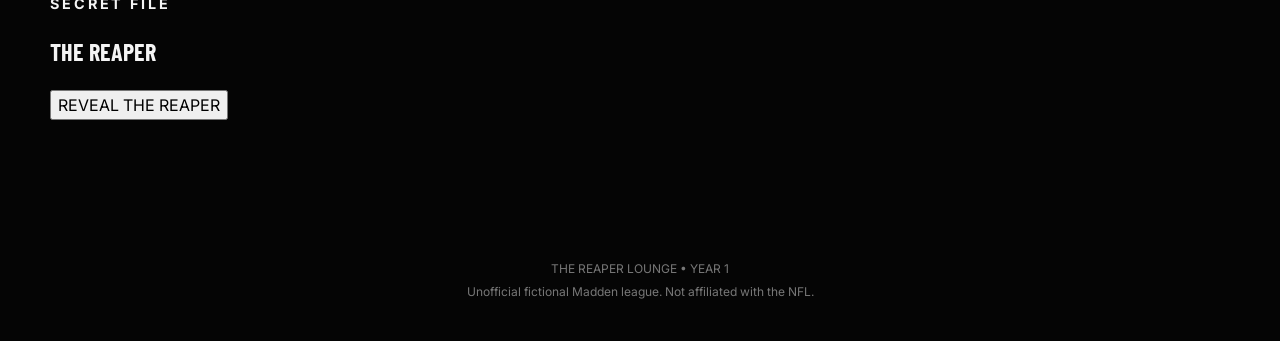
==== commit fc7f2584: "Update league.html" ====
--- a/league.html
+++ b/league.html
@@ -1,241 +1,40 @@
-<select id="weekSelect">
-  <option value="1">Week 1</option>
-  <option value="2">Week 2</option>
-  <option value="3">Week 3</option>
-  <option value="4">Week 4</option>
-  <option value="5">Week 5</option>
-  <option value="6">Week 6</option>
-  <option value="7">Week 7</option>
-  <option value="8">Week 8</option>
-  <option value="9">Week 9</option>
-  <option value="10">Week 10</option>
-  <option value="11">Week 11</option>
-  <option value="12">Week 12</option>
-  <option value="13">Week 13</option>
-  <option value="14">Week 14</option>
-  <option value="15">Week 15</option>
-  <option value="16">Week 16</option>
-  <option value="17">Week 17</option>
-  <option value="18">Week 18</option>
-</select>
-
-<div id="scheduleContainer" class="schedule-grid"></div>
-<section class="page-hero">
-
-  <p class="eyebrow">
-    2026–27 REGULAR SEASON
-  </p>
-
-  <h1>THE LEAGUE</h1>
-
-  <p>
-    Real NFL matchups. Your Madden results.
-  </p>
-
-</section>
-
-<section class="section">
-
-  <div class="section-heading">
-
-    <p class="eyebrow">
-      STANDINGS
-    </p>
-
-    <h2>
-      LEAGUE TABLE
-    </h2>
-
-  </div>
-
-  <div
-    class="filter-row"
-    role="group"
-    aria-label="Standings conference filter">
-
-    <button
-      class="filter-button active"
-      data-filter="all">
-      ALL
-    </button>
-
-    <button
-      class="filter-button"
-      data-filter="AFC">
-      AFC
-    </button>
-
-    <button
-      class="filter-button"
-      data-filter="NFC">
-      NFC
-    </button>
-
-  </div>
-
-  <div class="table-wrap">
-
-    <table class="standings-table">
-
-      <thead>
-
-        <tr>
-          <th>#</th>
-          <th>TEAM</th>
-          <th>CONF</th>
-          <th>W</th>
-          <th>L</th>
-          <th>PF</th>
-          <th>PA</th>
-          <th>DIFF</th>
-        </tr>
-
-      </thead>
-
-      <tbody id="standingsBody"></tbody>
-
-    </table>
-
-  </div>
-
-</section>
-
-<section class="section">
-
-  <div class="section-heading">
-
-    <p class="eyebrow">
-      OFFICIAL NFL SLATE
-    </p>
-
-    <h2>
-      2026 SCHEDULE
-    </h2>
-
-    <p class="section-note">
-      Scores are blank until you enter your Madden result.
-      Scores are saved in this browser.
-    </p>
-
-  </div>
-
-  <div class="schedule-controls">
-
-    <label for="weekSelect">
-      SELECT WEEK
-    </label>
-
-    <select id="weekSelect">
-
-      <option value="1">Week 1</option>
-      <option value="2">Week 2</option>
-      <option value="3">Week 3</option>
-      <option value="4">Week 4</option>
-      <option value="5">Week 5</option>
-      <option value="6">Week 6</option>
-      <option value="7">Week 7</option>
-      <option value="8">Week 8</option>
-      <option value="9">Week 9</option>
-      <option value="10">Week 10</option>
-      <option value="11">Week 11</option>
-      <option value="12">Week 12</option>
-      <option value="13">Week 13</option>
-      <option value="14">Week 14</option>
-      <option value="15">Week 15</option>
-      <option value="16">Week 16</option>
-      <option value="17">Week 17</option>
-      <option value="18">Week 18</option>
-
-    </select>
-
-  </div>
-
-  <div
-    id="scheduleContainer"
-    class="schedule-grid">
-  </div>
-
-</section>
-
-<section class="section">
-
-  <div class="section-heading">
-
-    <p class="eyebrow">
-      WEEKLY AWARD
-    </p>
-
-    <h2>
-      PLAYER OF THE WEEK
-    </h2>
-
-  </div>
-
-  <div class="feature-card compact">
-
-    <div>
-
-      <span class="week-label">
-        YEAR 1
-      </span>
-
-      <h3 id="potwName">
-        TBD
-      </h3>
-
-      <p id="potwText">
-        Add your league's weekly award winner here.
-      </p>
-
-    </div>
-
-  </div>
-
-</section>
-
-<section class="section reveal-section">
-
-  <button
-    class="button button-primary"
-    id="revealButton"
-    type="button">
-
-    REVEAL THE REAPER
-
-  </button>
-
-  <p
-    id="leagueMessage"
-    class="reaper-message"
-    hidden>
-
-    THE REAPER IS WATCHING.
-    PLAY YOUR GAME.
-    REPORT YOUR SCORE.
-
-  </p>
-
-</section>
-
-</main>
-
-<footer class="site-footer">
-
-  <p>
-    THE REAPER LOUNGE • YEAR 1
-  </p>
-
-  <p>
-    Unofficial fictional Madden league site.
-    NFL schedule data is used only as the matchup template.
-  </p>
-
-</footer>
-
-<script src="script.js"></script>
-
-</body>
-</html>
+<!DOCTYPE html>
+<html lang="en">
+<head>
+    <meta charset="UTF-8">
+    <meta name="viewport" content="width=device-width, initial-scale=1.0">
+
+    <meta
+        name="description"
+        content="THE REAPER LOUNGE Year 1 Madden League standings and schedule."
+    >
+
+    <title>League | THE REAPER LOUNGE</title>
+
+    <link rel="stylesheet" href="styles.css">
+</head>
+
+<body>
+
+<header class="site-header">
+    <div class="container nav-container">
+
+        <a href="index.html" class="logo" aria-label="The Reaper Lounge home">
+            THE REAPER LOUNGE
+            <span>YEAR 1</span>
+        </a>
+
+        <nav aria-label="Main navigation">
+            <a href="index.html">Home</a>
+            <a href="league.html" class="active">League</a>
+        </nav>
+
+    </div>
+</header>
+
+
+<main>
+
 <section class="page-hero">
     <div class="container">
 
@@ -777,234 +576,4 @@
 <script src="script.js"></script>
 
 </body>
-</html>t="utf-8">
-  <meta name="viewport" content="width=device-width, initial-scale=1">
-  <meta name="description" content="The Reaper Lounge Year 1 league hub.">
-  <title>The Reaper Lounge | League Hub</title>
-  <link rel="stylesheet" href="styles.css">
-</head>
-
-<body>
-
-  <header class="site-header">
-    <div class="container nav-wrap">
-
-      <a class="brand" href="index.html">
-        THE REAPER LOUNGE
-      </a>
-
-      <nav aria-label="Main navigation">
-        <a href="index.html">Home</a>
-        <a href="league.html" aria-current="page">League</a>
-      </nav>
-
-    </div>
-  </header>
-
-  <main class="container league-main">
-
-    <section class="page-heading">
-
-      <p class="eyebrow">
-        YEAR 1 • LEAGUE HUB
-      </p>
-
-      <h1>
-        THE REAPER <span>BOARD</span>
-      </h1>
-
-      <p>
-        Track the season, check the marquee matchup,
-        and see who is earning their place in the Lounge.
-      </p>
-
-    </section>
-
-    <section class="board-grid">
-
-      <article class="card">
-
-        <div class="card-label">
-          CURRENT STANDINGS
-        </div>
-
-        <div class="table-wrap">
-
-          <table>
-
-            <caption class="sr-only">
-              Year 1 Madden League standings
-            </caption>
-
-            <thead>
-              <tr>
-                <th scope="col">Team</th>
-                <th scope="col">W</th>
-                <th scope="col">L</th>
-                <th scope="col">PF</th>
-              </tr>
-            </thead>
-
-            <tbody>
-
-              <tr>
-                <th scope="row">Arizona cards</th>
-                <td>0</td>
-                <td>0</td>
-                <td>0</td>
-              </tr>
-
-              <tr>
-                <th scope="row">Atlanta Falcons</th>
-                <td>0</td>
-                <td>0</td>
-                <td>0</td>
-              </tr>
-
-              <tr>
-                <th scope="row">Carolina Panthers</th>
-                <td>2</td>
-                <td>1</td>
-                <td>72</td>
-              </tr>
-
-              <tr>
-                <th scope="row">Chicago Bears</th>
-                <td>0</td>
-                <td>0</td>
-                <td>0</td>
-              </tr>
-
-              <tr>
-                <th scope="row">Dallas Cowboys</th>
-                <td>0</td>
-                <td>0</td>
-                <td>0</td>
-              </tr>
-
-            </tbody>
-
-          </table>
-
-        </div>
-
-      </article>
-
-      <article class="card">
-
-        <div class="card-label">
-          WEEK 4 SCHEDULE
-        </div>
-
-        <ul class="schedule">
-
-          <li>
-            <span>DALLAS COWBOYS</span>
-            <b>VS</b>
-            <span>NEW YORK GIANTS</span>
-          </li>
-
-          <li>
-            <span>Vipers</span>
-            <b>VS</b>
-            <span>Knights</span>
-          </li>
-
-          <li>
-            <span>Titans</span>
-            <b>BYE</b>
-            <span>—</span>
-          </li>
-
-        </ul>
-
-        <button
-          class="button button-small"
-          id="revealButton"
-          type="button"
-          aria-expanded="false"
-          aria-controls="leagueMessage"
-        >
-          REVEAL THE REAPER
-        </button>
-
-        <p
-          id="leagueMessage"
-          class="interactive-message"
-          hidden
-        >
-          The Reaper is watching. Lock in your game plan
-          and protect the ball.
-        </p>
-
-      </article>
-
-    </section>
-
-    <section class="card weekly">
-
-      <div class="weekly-head">
-
-        <div>
-
-          <div class="card-label">
-            YEAR 1 FEATURE
-          </div>
-
-          <h2>
-            GAME OF THE WEEK
-          </h2>
-
-        </div>
-
-        <span class="badge">
-          WEEK 4
-        </span>
-
-      </div>
-
-      <div class="big-matchup">
-
-        <div>
-          <strong>DALLAS COWBOYS</strong>
-          <small>0-0</small>
-        </div>
-
-        <span>VS</span>
-
-        <div>
-          <strong>NY GIANTS</strong>
-          <small>0-0</small>
-        </div>
-
-      </div>
-
-      <p class="center-copy">
-        Two rival teams meet under the lights who walks out with the WK 1 win .
-        
-      </p>
-
-    </section>
-
-  </main>
-
-  <footer class="site-footer">
-
-    <div class="container footer-wrap">
-
-      <span>
-        THE REAPER LOUNGE • YEAR 1
-      </span>
-
-      <a href="index.html">
-        Back to Home
-      </a>
-
-    </div>
-
-  </footer>
-
-  <script src="script.js"></script>
-
-</body>
 </html>
